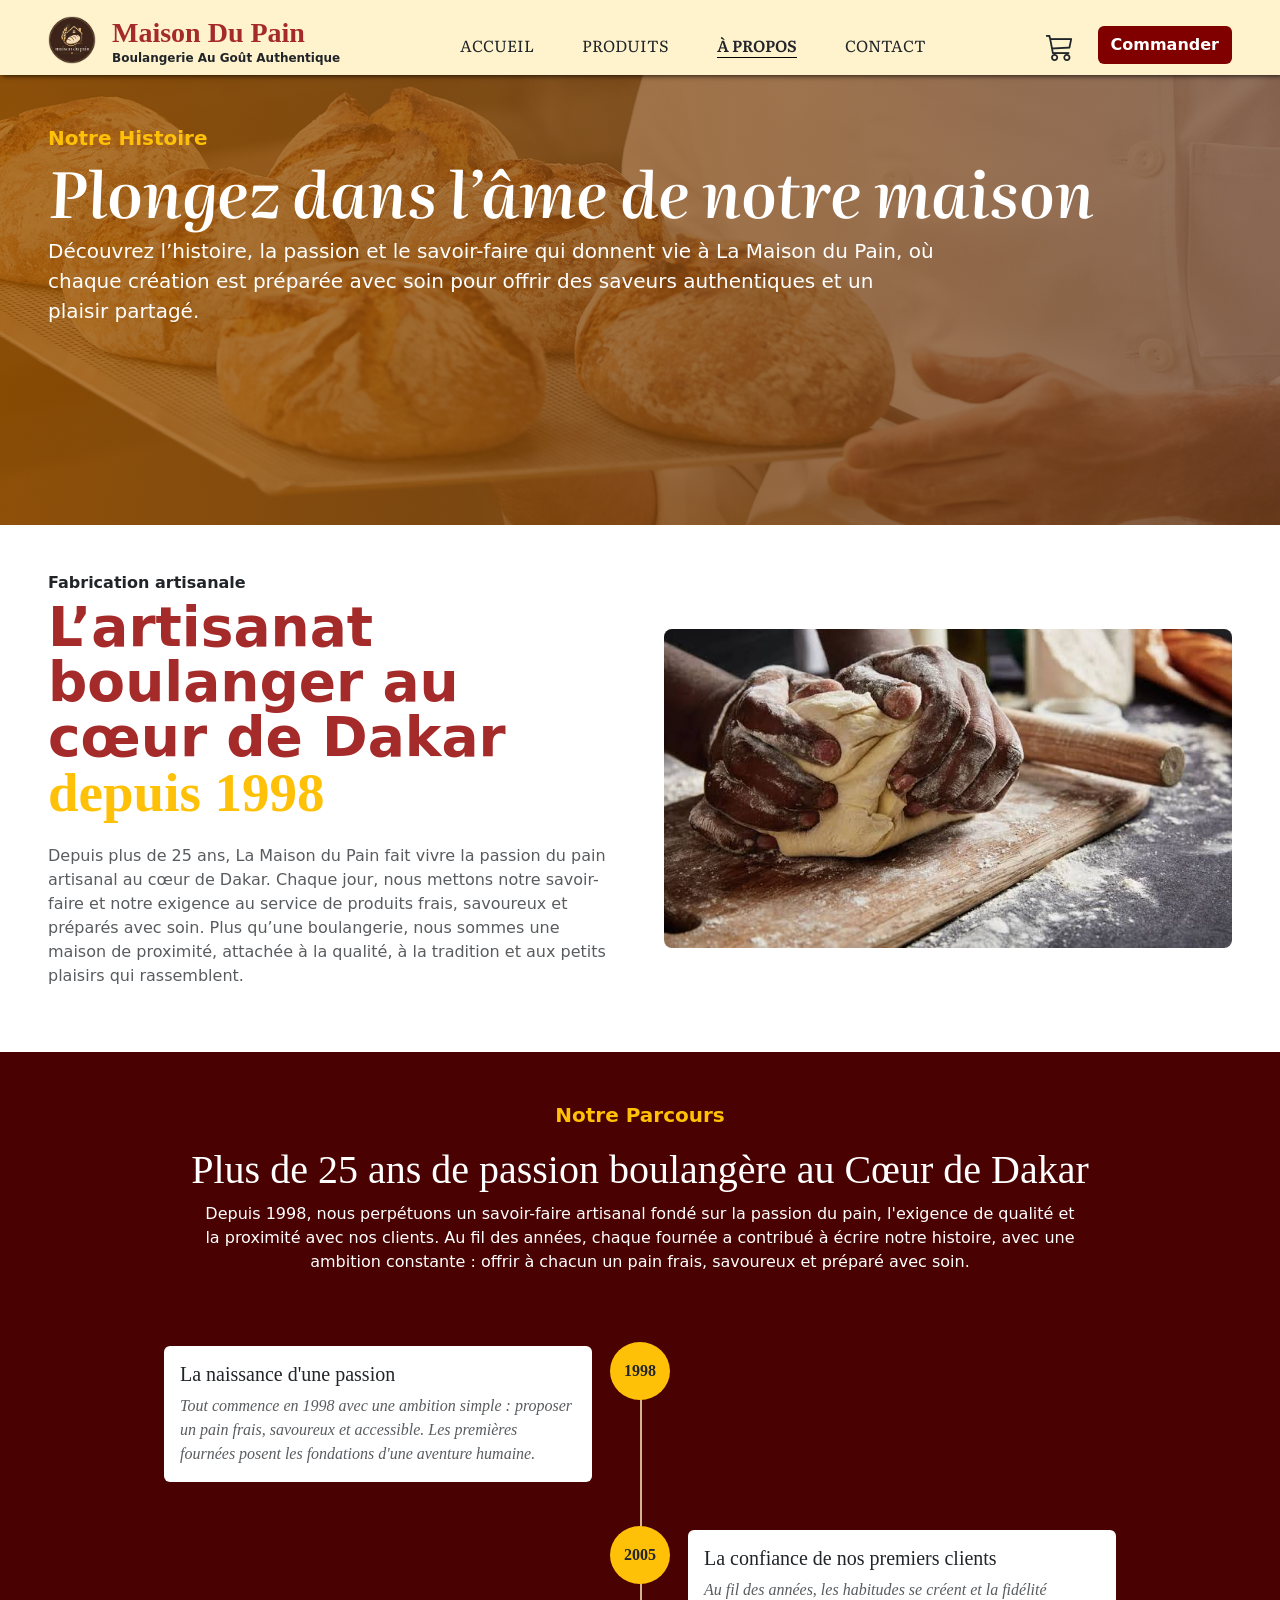
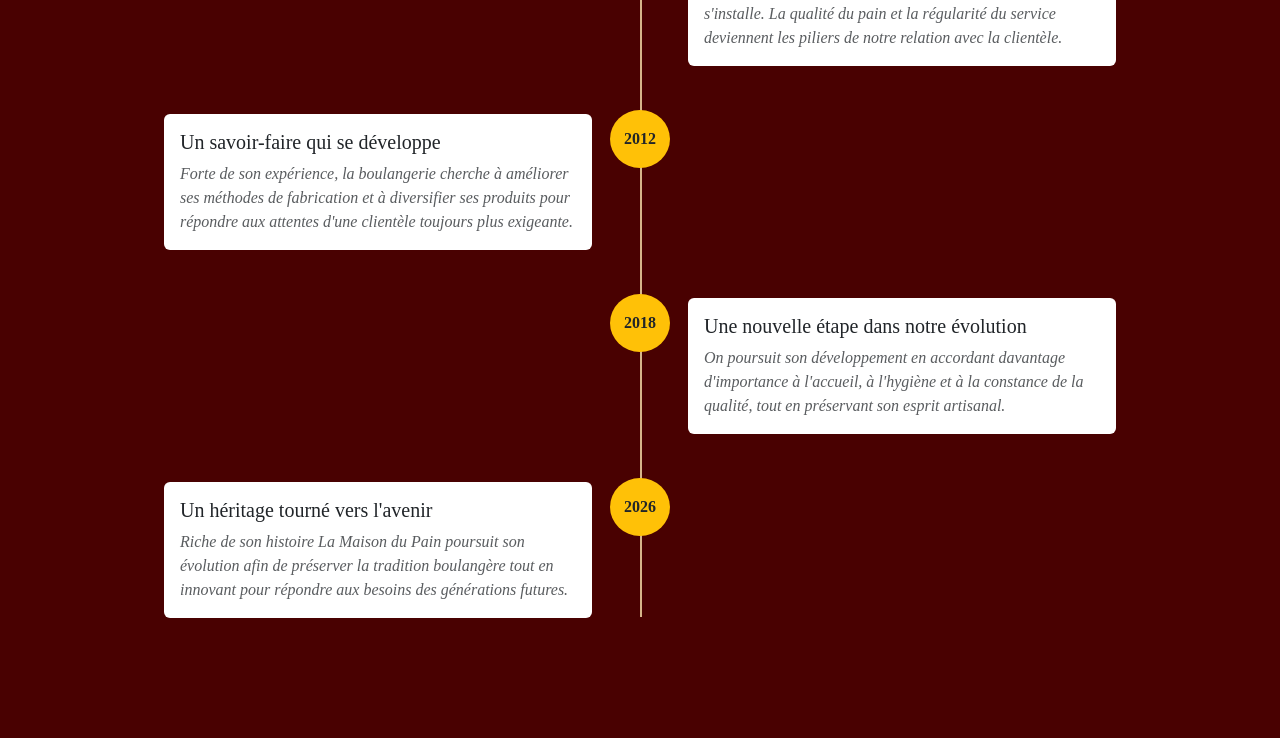
==== about.html @ cf2bc029 "amelioration de la section des etapes de l'histoire de la boulangerie" ====
<!DOCTYPE html>
<html lang="fr">
<head>
    <meta charset="UTF-8">
    <meta name="viewport" content="width=device-width, initial-scale=1.0">
    <title>Maison du Pain — À Propos</title>
    <link rel="icon" type="image/png" href="/images/logo_maison_du_pain.png">
    <link href="https://cdn.jsdelivr.net/npm/bootstrap@5.3.8/dist/css/bootstrap.min.css" rel="stylesheet" integrity="sha384-sRIl4kxILFvY47J16cr9ZwB07vP4J8+LH7qKQnuqkuIAvNWLzeN8tE5YBujZqJLB" crossorigin="anonymous">
    <link href="https://fonts.googleapis.com/css2?family=Literata:ital,opsz,wght@0,7..72,200..900;1,7..72,200..900&display=swap" rel="stylesheet">
    <link rel="stylesheet" href="https://cdn.jsdelivr.net/npm/bootstrap-icons@1.13.1/font/bootstrap-icons.min.css">
    <link rel="stylesheet" href="style.css">
</head>
<body>

    <header class="bg-warning-subtle">
        <!-- Barre de Naviguation -->
        <nav class="barnav page-container px-lg-5 px-4 d-flex justify-content-between align-items-center pt-3">
            <!-- partie du logo + nom  -->
            <a href="index.html" class="text-decoration-none text-dark">
                <div class="d-flex gap-3">
                    <img src="images/logo_maison_du_pain.png" class="logo h-50" style="width: 3rem;" alt="logo">
                    <div class="NameBrand" style="line-height: 1px;">
                        <h3 id="Nom">Maison Du Pain</h3>
                        <p class="Nom-txt fw-semibold" style="font-size: 12px;">Boulangerie Au Goût Authentique</p>
                    </div>
                </div>
            </a>
            <!-- liens de naviguation  -->
            <div class="d-none d-lg-block">
                <ul class="list-unstyled d-flex gap-5 mb-0">
                    <li class="nav-item"><a href="index.html" class="nav-link text-uppercase">Accueil</a></li>
                    <li class="nav-item"><a href="produits.html" class="nav-link text-uppercase">Produits</a></li>
                    <li class="nav-item"><a href="about.html" class="nav-link active fw-semibold text-uppercase">À Propos</a></li>
                    <li class="nav-item"><a href="contact.html" class="nav-link text-uppercase">Contact</a></li>
                </ul>
            </div>
            <!-- Menu Hamburger et iconPanier  -->
            <div class="d-flex align-items-center gap-lg-3 gap-2">
                <div class="d-flex align-items-center gap-4">
                    <a href="commande.html" class="nav-link"><i class="bi bi-cart3 fs-3"></i></a>
                    <a href="commande.html" class= "btn text-white fw-semibold d-none d-lg-block" style="background-color:maroon;">Commander</a>
                </div>
                <button class="btn d-lg-none fs-3" type="button" data-bs-toggle="collapse" data-bs-target="#menuMobile"
                    onclick="this.querySelector('i').classList.toggle('bi-x-lg'); this.querySelector('i').classList.toggle('bi-list');">
                    <i class="bi bi-list"></i>
                </button>
            </div>
        </nav>
        <!-- Liens de Naviguation au Mobile  -->
        <div class="nav-collapse collapse bg-warning-subtle d-lg-none w-100" id="menuMobile">
            <div class="py-3 px-4">
                <ul class="list-unstyled mb-3">
                    <li class="mb-2"><a href="index.html" class="nav-link fs-5 text-uppercase">Accueil</a></li>
                    <li class="mb-2"><a href="produits.html" class="nav-link fs-5 text-uppercase">Produits</a></li>
                    <li class="mb-2"><a href="about.html" class="nav-link active fw-semibold fs-5 text-uppercase">À Propos</a></li>
                    <li><a href="contact.html" class="nav-link fs-5 text-uppercase">Contact</a></li>
                </ul>
                <!-- Commander dans le menu mobile -->
                <a href="commande.html" class="btn text-white mb-0 w-100 fs-5 text-uppercase" style="background-color:maroon;">Commander</a>
            </div>
        </div>
    </header>

    <main>
        <!-- section d'introduction de la page about -->
        <section>
            <div class="bg-histoire">
                <div class="page-container p-lg-5 p-4">
                    <span class="fw-bold text-warning fs-5">Notre Histoire</span>
                    <h2 class="titre-produits text-white fw-semibold">Plongez dans l’âme de notre maison</h2>
                    <p class="description-produit text-white fs-5 w-75">Découvrez l’histoire, la passion et le savoir-faire qui donnent vie à La Maison du Pain, où chaque création est préparée avec soin pour offrir des saveurs authentiques et un plaisir partagé.</p>
                </div>
            </div>
        </section>
        <!-- Section des origines de La Maison du Pain -->
        <section>
            <div class="page-container p-lg-5 p-4">
                <div class="d-flex align-items-center flex-column flex-lg-row gap-5">
                    <div class="w-100">
                        <h6 class="fw-bold">Fabrication artisanale</h6>
                        <h3 class="titre-about">L’artisanat boulanger au cœur de Dakar <span class="fondation text-warning">depuis 1998</span></h3>
                        <p class="text-muted pt-3">Depuis plus de 25 ans, La Maison du Pain fait vivre la passion du pain artisanal au cœur de Dakar. Chaque jour, nous mettons notre savoir-faire et notre exigence au service de produits frais, savoureux et préparés avec soin. 
                        Plus qu’une boulangerie, nous sommes une maison de proximité, attachée à la qualité, à la tradition et aux petits plaisirs qui rassemblent.</p>
                    </div>
                    <div class="w-100">
                        <img src="./images/about.png" class="w-100 h-100 rounded-3" alt="savoir-faire">
                    </div>
                </div>
            </div>
        </section>
        <!-- section des etapes de l'histoire de la Boulangerie  -->
        <section class="etapes">
            <div class="page-container p-lg-5 p-4">
                <!-- titre d'introduction -->
                <div class="text-center">
                    <p class="text-warning fw-bold fs-5">Notre Parcours</p>
                    <h1 class="text-histoire text-white">Plus de 25 ans de passion boulangère au Cœur de Dakar</h1>
                    <p class="col-12 col-lg-9 m-auto text-white">Depuis 1998, nous perpétuons un savoir-faire artisanal fondé sur la passion du pain, l'exigence de qualité et la proximité avec nos clients. Au fil des années, chaque fournée a contribué à écrire notre histoire, avec une ambition constante : offrir à chacun un pain frais, savoureux et préparé avec soin.</p>
                </div>
                <!-- conteneur des grandes etapes de la boulangerie  -->
                <div class="timeline position-relative mx-auto my-5">
                    <!-- etape 1 -->
                    <div class="timeline-item position-relative d-flex align-items-center w-50 p-4">
                        <span class="number bg-warning position-absolute start-100 d-flex align-items-center justify-content-center fw-bold rounded-circle z-1">1998</span>
                        <div class="content bg-white p-3 rounded me-4">
                            <h5>La naissance d'une passion</h5>
                            <p class="text-muted mb-0 fst-italic">Tout commence en 1998 avec une ambition simple : proposer un pain frais, savoureux et accessible. Les premières fournées posent les fondations d'une aventure humaine.</p>
                        </div>
                    </div>
                    <!-- etape 2 -->
                    <div class="timeline-item position-relative d-flex align-items-center w-50 p-4 ms-auto">
                        <span class="number bg-warning position-absolute start-0 d-flex align-items-center justify-content-center fw-bold rounded-circle z-1">2005</span>
                        <div class="content bg-white p-3 rounded ms-4">
                            <h5>La confiance de nos premiers clients</h5>
                            <p class="text-muted mb-0 fst-italic">Au fil des années, les habitudes se créent et la fidélité s'installe. La qualité du pain et la régularité du service deviennent les piliers de notre relation avec la clientèle.</p>
                        </div>
                    </div>
                    <!-- etape 3 -->
                    <div class="timeline-item position-relative d-flex align-items-center w-50 p-4">
                        <span class="number bg-warning position-absolute start-100 d-flex align-items-center justify-content-center fw-bold rounded-circle z-1">2012</span>
                        <div class="content bg-white p-3 rounded me-4">
                            <h5>Un savoir-faire qui se développe</h5>
                            <p class="text-muted mb-0 fst-italic">Forte de son expérience, la boulangerie cherche à améliorer ses méthodes de fabrication et à diversifier ses produits pour répondre aux attentes d'une clientèle toujours plus exigeante.</p>
                        </div>
                    </div>
                    <!-- etape 4 -->
                    <div class="timeline-item position-relative d-flex align-items-center w-50 p-4 ms-auto">
                        <span class="number start-0 bg-warning position-absolute d-flex align-items-center justify-content-center fw-bold rounded-circle z-1">2018</span>
                        <div class="content bg-white p-3 rounded ms-4">
                            <h5>Une nouvelle étape dans notre évolution</h5>
                            <p class="text-muted mb-0 fst-italic">On poursuit son développement en accordant davantage d'importance à l'accueil, à l'hygiène et à la constance de la qualité, tout en préservant son esprit artisanal.</p>
                        </div>
                    </div>
                    <!-- etape 5 -->
                    <div class="timeline-item position-relative d-flex align-items-center w-50 p-4">
                        <span class="number bg-warning position-absolute start-100 d-flex align-items-center justify-content-center fw-bold rounded-circle z-1">2026</span>
                        <div class="content bg-white p-3 rounded me-4">
                            <h5>Un héritage tourné vers l'avenir</h5>
                            <p class="text-muted mb-0 fst-italic">Riche de son histoire La Maison du Pain poursuit son évolution afin de préserver la tradition boulangère tout en innovant pour répondre aux besoins des générations futures.</p>
                        </div>
                    </div>
                </div>
            </div>
        </section>
    </main>
    <script src="https://cdn.jsdelivr.net/npm/bootstrap@5.3.8/dist/js/bootstrap.bundle.min.js" integrity="sha384-FKyoEForCGlyvwx9Hj09JcYn3nv7wiPVlz7YYwJrWVcXK/BmnVDxM+D2scQbITxI" crossorigin="anonymous"></script>
</body>
</html>
---- style.css ----
*{
    padding: 0;
    margin: 0;
    box-sizing: border-box;
}

.page-container {
        width: 100%;
        max-width: 1320px; 
        margin-inline: auto;
        }

/* Barre de naviguation */
    #Nom{
        font-family:cursive; 
        color:brown; 
        font-weight: 700;
    }

    header{
        box-shadow: 2px 0px 6px black;
        z-index: 10;
        position: sticky;
        top: 0;
    }

    .nav-link.active{
        border-bottom: 1px solid black;
        width: fit-content;
    }

    .nav-link{
        font-family: "Literata", serif;
    }

    .nav-collapse{
        position: absolute;
        z-index: 20;
    }

/* Section d'Accueil */
    #img-hero{
        background:linear-gradient(-100deg,rgba(255, 166, 0, 0.493),rgba(0, 0, 0, 0.801)),url(images/hero-img.png) center/cover;
        background-attachment:fixed;
        min-height: 89vh;
    }

    .slogan{
        width: fit-content;
        max-width: 100%;
        text-align: center;
        padding: 2px 18px;
    }

    .titre-hero{
    font-size: 70px;
    font-family: "Goldman", sans-serif;
    font-weight: bold;
    max-width:580px;
    color: white;
    text-transform: uppercase;
    }

    #pain{
        color: gold;
        font-style: italic;
        font-size: 1em;
    }

    .description{
        max-width: 590px;
    }

    .btn-produits{
        background-color: maroon;
    }

    .btn-visiter{
        background-color: rgba(255, 255, 255, 0.144);
    }

/* section produits et services */
    .present-titre{
        font-family: "Satisfy", cursive;
        font-size: 3rem;
        font-weight: 650;
        color: brown;
    }
/* section produits favoris  */
    .card-title{
        font-family: cursive;
    }

    .price{
        font-family: "Cormorant Garamond", serif;
    }

    .fav-titre{
        font-family: "Literata", serif;
    }

    .card,.card-img-top{
        overflow: hidden;
        transition: 0.3s ease-in-out;
    }

    .card:hover{
    transform: translateY(-10px);
    box-shadow: 0px 0px 8px yellow;
    }

    .card:hover .card-img-top{
        transform:scale(1.05);
    }

    .produit-category{
        z-index: 2;
    }

/* section savoir-Faire */
    .info-savoir{
    background-color: maroon;
    width: 340px;
    margin: 323px 120px;
    }

/* section info-utiles */
    .visiter-map{
    height: 400px;
    }

    .infos-utiles{
        box-shadow: 0px 0px 5px 0px black;
    }
    
/* section footer */
    footer{
        background:linear-gradient(850deg, rgba(255, 232, 190, 0.733), rgba(128, 0, 0, 0.952)), url(images/footer.png) center/cover;
    }

    .nav-footer {
    transition: color 0.3s ease, transform 0.3s ease;
}

    .nav-footer:hover {
    color: yellow;
    transform: translateX(5px);
}

/* Page Produits */
    .bg-produits{
    background: linear-gradient(to right, rgba(158, 85, 1, 0.808),rgba(103, 57, 28, 0.70)), url(images/bg-catalogue.png) center/cover;
    min-height: 50vh;
}

    .titre-produits, .titre-carte{
    font-size: 63px;
    font-family: "Literata", serif;
    font-style: italic;
}

    .titre-fin{
    font-family: "Satisfy", cursive;
}

    .titre-categorie{
    display: flex;
    align-items: center;
    gap: 10px;
    font-size: 35px;
    font-family: "Satisfy", cursive;
}

    .titre-categorie::before,.titre-categorie::after{
    content: "";
    height: 1px;
    flex: 1;
    background: #080808;
}

/* section d'introduction de la page about */
    .bg-histoire{
    background:linear-gradient(to right, rgba(158, 85, 1, 0.808),rgba(103, 57, 28, 0.70)), url(images/bg-about.png) center/cover;
    min-height: 50vh;
}

    .fondation{
    font-family:Georgia, 'Times New Roman', Times, serif;
}

    .titre-about{
        color: brown;
        font-weight: bold;
        font-size: 55px;
        line-height: 1;
}

    .text-histoire{
    font-family:Georgia, 'Times New Roman', Times, serif;
    }

    .timeline{
        max-width: 1000px;
}

    .timeline::before{
        content: "";
        position: absolute;
        top: 22px;
        bottom: 25px;
        left: 50%;
        width: 2px;
        background: #D6B58A;
}

    .content h5{
        font-family:Georgia, 'Times New Roman', Times, serif;
}

    .content p{
        font-family:'Times New Roman', Times, serif;
}

    .number{
        top: 20px;
        transform: translateX(-50%);
        background: #8B5E3C;
        min-width: 60px;
        height: 58px;
        font-family:Georgia, 'Times New Roman', Times, serif;
}

    .etapes{
        background:rgb(73, 1, 1);
    }

/* AUX MOBILES */
@media (max-width: 576px){

/* barre de naviguation - all pages */
    .barnav{
        padding: 8px 10px 0px 20px !important;
    }

    #img-hero{
        min-height: 75vh;
        background-position: 80% bottom;
    }

    #Nom{
        font-size: 25px !important;
    }

    .Nom-txt{
        font-size: 10px !important;
    }

    .titre-hero{
        max-width: 300px;
        font-size: 2.3rem;
    }

    .slogan{
        font-size: 0.8rem;
    }

    .description{
        font-size: 1.2rem !important;
        max-width: 330px;
    }

    .hero-btn{
        flex-direction: column;
    }

/* section produits et services - page index */
    .atouts .atout{
        width: 100%;
    }

/* section info-utiles - page index */
    .visiter-map {
    height: 240px;
    }

/* Section footer - all pages */
    footer{
    background-position: center top;
    }

/* section de presentation des produits -page produits */
    .titre-produits{
    font-size: 55px;
    }

    .titre-carte{
        font-size: 30px;
    }

    .description-produit{
        font-size: 15px !important;
        width: 100% !important;
    }

/* section des origines de la boulangerie - page about */
    .titre-about{
        font-size: 45px;
    }
/* section des etapes de l'histoire de boulagerie - page about */
    .timeline{
        width: 100% !important;
        margin: 0 25px !important;
        margin-top: 25px !important;
}

    .timeline::before {
        left: 5px !important;
    }

    .timeline-item{
        width: 100% !important;
        margin-left: 0 !important;
        padding: 1.8rem !important;
    }

    .number{
        left: 5px !important;
    }

.timeline-item .content {
        margin: 0 0 0 20px !important;
    }

}

/* AUX PETITS ECRANS */
@media (max-width: 360px){

/* Barre de naviguation - all pages */
    .barnav{
        padding: 8px 10px 0px 10px !important;
    }

    .NameBrand{
        padding-top: 5px;
    }

    #Nom{
        font-size: 18px !important;
    }

    .Nom-txt{
        font-size: 8px !important;
    }

    #img-hero{
        background-position: 65% bottom;
        min-height: 75vh;
    }

    .titre-hero{
        max-width: 200px;
        font-size: 1.5rem;
    }

    .slogan{
        font-size: 0.6rem;
        padding:0px 7px;
    }

    .description{
        font-size: 0.8rem !important;
        max-width: 100%;
    }

    .hero-btn{
        flex-direction: column;
    }

    .hero-btn .btn{
        font-size: 18px !important;
    }

    .logo{
        height: 42px !important;
        padding: 8px 0px 0px 10px !important;
    }
/* section produits et services */
    .present-titre{
        font-size: 34px !important;
    }

    .text-present{
        font-size: 15px !important;
    }

/* section produits favoris  */
    .fav-titre{
        font-size: 22px !important;
    }

/* section info-utiles */
    .visiter-map {
    height: 190px;
    }
/* page produits */
    .titre-produits{
    font-size: 40px;
    }

    .titre-carte{
        font-size: 20px;
    }

    .titre-about{
        font-size: 35px;
    }
}
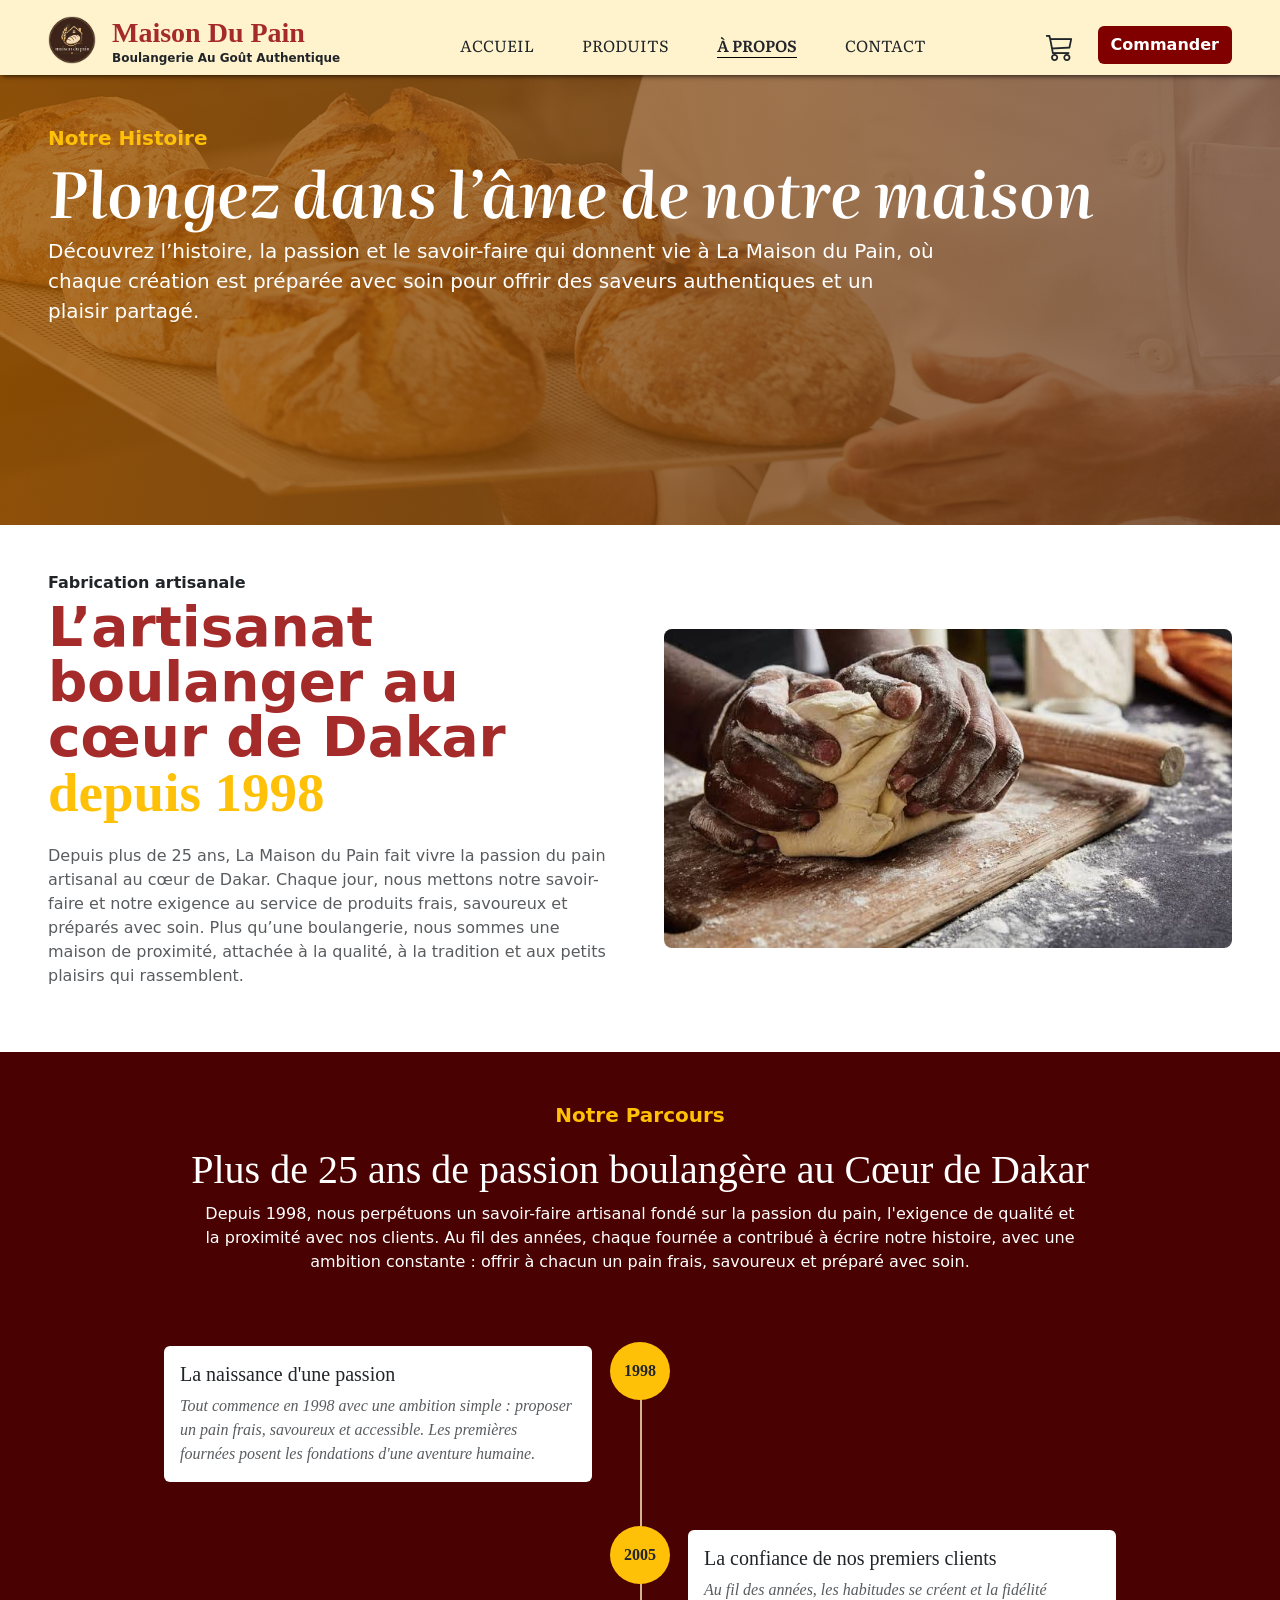
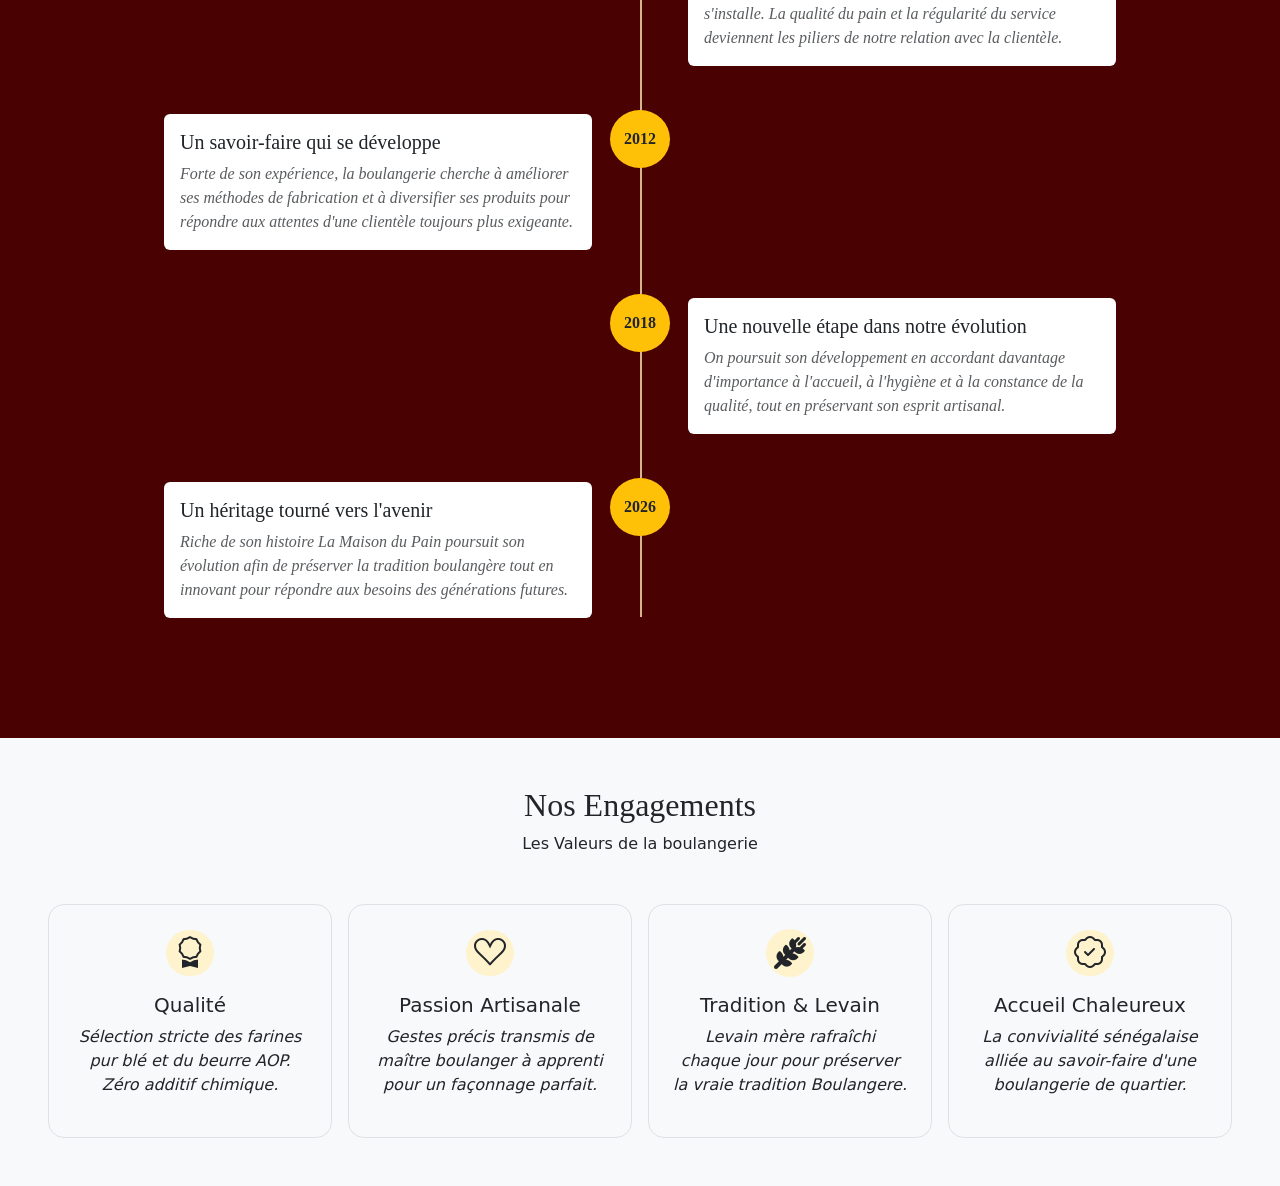
==== commit 67f1637b: "section des valeurs de la Boulangerie" ====
--- a/about.html
+++ b/about.html
@@ -8,6 +8,7 @@
     <link href="https://cdn.jsdelivr.net/npm/bootstrap@5.3.8/dist/css/bootstrap.min.css" rel="stylesheet" integrity="sha384-sRIl4kxILFvY47J16cr9ZwB07vP4J8+LH7qKQnuqkuIAvNWLzeN8tE5YBujZqJLB" crossorigin="anonymous">
     <link href="https://fonts.googleapis.com/css2?family=Literata:ital,opsz,wght@0,7..72,200..900;1,7..72,200..900&display=swap" rel="stylesheet">
     <link rel="stylesheet" href="https://cdn.jsdelivr.net/npm/bootstrap-icons@1.13.1/font/bootstrap-icons.min.css">
+    <link rel="stylesheet" href="https://cdnjs.cloudflare.com/ajax/libs/font-awesome/6.7.2/css/all.min.css">
     <link rel="stylesheet" href="style.css">
 </head>
 <body>
@@ -67,7 +68,7 @@
             <div class="bg-histoire">
                 <div class="page-container p-lg-5 p-4">
                     <span class="fw-bold text-warning fs-5">Notre Histoire</span>
-                    <h2 class="titre-produits text-white fw-semibold">Plongez dans l’âme de notre maison</h2>
+                    <h2 class="titre-page text-white fw-semibold">Plongez dans l’âme de notre maison</h2>
                     <p class="description-produit text-white fs-5 w-75">Découvrez l’histoire, la passion et le savoir-faire qui donnent vie à La Maison du Pain, où chaque création est préparée avec soin pour offrir des saveurs authentiques et un plaisir partagé.</p>
                 </div>
             </div>
@@ -78,7 +79,7 @@
                 <div class="d-flex align-items-center flex-column flex-lg-row gap-5">
                     <div class="w-100">
                         <h6 class="fw-bold">Fabrication artisanale</h6>
-                        <h3 class="titre-about">L’artisanat boulanger au cœur de Dakar <span class="fondation text-warning">depuis 1998</span></h3>
+                        <h3 class="titre-origine">L’artisanat boulanger au cœur de Dakar <span class="fondation text-warning">depuis 1998</span></h3>
                         <p class="text-muted pt-3">Depuis plus de 25 ans, La Maison du Pain fait vivre la passion du pain artisanal au cœur de Dakar. Chaque jour, nous mettons notre savoir-faire et notre exigence au service de produits frais, savoureux et préparés avec soin. 
                         Plus qu’une boulangerie, nous sommes une maison de proximité, attachée à la qualité, à la tradition et aux petits plaisirs qui rassemblent.</p>
                     </div>
@@ -88,7 +89,7 @@
                 </div>
             </div>
         </section>
-        <!-- section des etapes de l'histoire de la Boulangerie  -->
+        <!-- section des etapes de l'histoire de la Boulangerie -->
         <section class="etapes">
             <div class="page-container p-lg-5 p-4">
                 <!-- titre d'introduction -->
@@ -142,6 +143,47 @@
                 </div>
             </div>
         </section>
+        <!-- section des etapes de l'histoire de la Boulangerie -->
+        <section class="bg-light">
+
+            <div class="page-container p-lg-5 p-4 ">
+                <div class="text-center mb-5">
+                    <h2 class="text-histoire">Nos Engagements</h2>
+                    <p>Les Valeurs de la boulangerie</p>
+                </div>
+
+                <div class="row g-3">
+                    <div class="col-12 col-lg-3">
+                        <div class="text-center border rounded-4 p-4">
+                            <i class="bi bi-award fs-2 bg-warning-subtle rounded-5 px-2 py-1"></i>
+                            <h5 class="mt-3">Qualité</h5>
+                            <p class="fst-italic">Sélection stricte des farines pur blé et du beurre AOP. Zéro additif chimique.</p>
+                        </div>
+                    </div>
+                    <div class="col-12 col-lg-3">
+                        <div class="text-center border rounded-4 p-4">
+                            <i class="bi bi-suit-heart fs-2 bg-warning-subtle rounded-5 px-2 py-1"></i>
+                            <h5 class="mt-3">Passion Artisanale</h5>
+                            <p class="fst-italic">Gestes précis transmis de maître boulanger à apprenti pour un façonnage parfait.</p>
+                        </div>
+                    </div>
+                    <div class="col-12 col-lg-3">
+                        <div class="text-center border rounded-4 p-4">
+                            <i class="fa-solid fa-wheat-awn fs-2 bg-warning-subtle rounded-5 px-2 py-2"></i>
+                            <h5 class="mt-3">Tradition & Levain</h5>
+                            <p class="fst-italic">Levain mère rafraîchi chaque jour pour préserver la vraie tradition Boulangere.</p>
+                        </div>
+                    </div>
+                    <div class="col-12 col-lg-3">
+                        <div class="text-center border rounded-4 p-4">
+                            <i class="bi bi-patch-check fs-2 bg-warning-subtle rounded-5 px-2 py-1"></i>
+                            <h5 class="mt-3">Accueil Chaleureux</h5>
+                            <p class="fst-italic">La convivialité sénégalaise alliée au savoir-faire d'une boulangerie de quartier.</p>
+                        </div>
+                    </div>
+                </div>
+            </div>
+        </section>
     </main>
     <script src="https://cdn.jsdelivr.net/npm/bootstrap@5.3.8/dist/js/bootstrap.bundle.min.js" integrity="sha384-FKyoEForCGlyvwx9Hj09JcYn3nv7wiPVlz7YYwJrWVcXK/BmnVDxM+D2scQbITxI" crossorigin="anonymous"></script>
 </body>
--- a/style.css
+++ b/style.css
@@ -5,12 +5,12 @@
 }
 
 .page-container {
-        width: 100%;
-        max-width: 1320px; 
-        margin-inline: auto;
-        }
-
-/* Barre de naviguation */
+    width: 100%;
+    max-width: 1320px; 
+    margin-inline: auto;
+}
+
+/* Barre de naviguation - All Pages */
     #Nom{
         font-family:cursive; 
         color:brown; 
@@ -38,7 +38,7 @@
         z-index: 20;
     }
 
-/* Section d'Accueil */
+/* Section d'Accueil - page index */
     #img-hero{
         background:linear-gradient(-100deg,rgba(255, 166, 0, 0.493),rgba(0, 0, 0, 0.801)),url(images/hero-img.png) center/cover;
         background-attachment:fixed;
@@ -79,14 +79,15 @@
         background-color: rgba(255, 255, 255, 0.144);
     }
 
-/* section produits et services */
+/* section produits et services - page index */
     .present-titre{
         font-family: "Satisfy", cursive;
         font-size: 3rem;
         font-weight: 650;
         color: brown;
     }
-/* section produits favoris  */
+
+/* section produits favoris - page index */
     .card-title{
         font-family: cursive;
     }
@@ -105,8 +106,8 @@
     }
 
     .card:hover{
-    transform: translateY(-10px);
-    box-shadow: 0px 0px 8px yellow;
+        transform: translateY(-10px);
+        box-shadow: 0px 0px 8px yellow;
     }
 
     .card:hover .card-img-top{
@@ -117,83 +118,75 @@
         z-index: 2;
     }
 
-/* section savoir-Faire */
+/* section savoir-Faire - page index */
     .info-savoir{
-    background-color: maroon;
-    width: 340px;
-    margin: 323px 120px;
-    }
-
-/* section info-utiles */
+        background-color: maroon;
+        width: 340px;
+        margin: 323px 120px;
+    }
+
+/* section info-utiles - page index */
     .visiter-map{
-    height: 400px;
+        height: 400px;
     }
 
     .infos-utiles{
         box-shadow: 0px 0px 5px 0px black;
     }
     
-/* section footer */
-    footer{
-        background:linear-gradient(850deg, rgba(255, 232, 190, 0.733), rgba(128, 0, 0, 0.952)), url(images/footer.png) center/cover;
-    }
-
-    .nav-footer {
-    transition: color 0.3s ease, transform 0.3s ease;
-}
-
-    .nav-footer:hover {
-    color: yellow;
-    transform: translateX(5px);
-}
-
-/* Page Produits */
+/* section introduction - page produits */
     .bg-produits{
-    background: linear-gradient(to right, rgba(158, 85, 1, 0.808),rgba(103, 57, 28, 0.70)), url(images/bg-catalogue.png) center/cover;
-    min-height: 50vh;
-}
-
-    .titre-produits, .titre-carte{
-    font-size: 63px;
-    font-family: "Literata", serif;
-    font-style: italic;
-}
+        background: linear-gradient(to right, rgba(158, 85, 1, 0.808),rgba(103, 57, 28, 0.70)), url(images/bg-catalogue.png) center/cover;
+        min-height: 50vh;
+    }
+
+/* Section de Presentation des Produits - page produits */
+    .titre-page, .titre-carte{
+        font-size: 63px;
+        font-family: "Literata", serif;
+        font-style: italic;
+    }
 
     .titre-fin{
-    font-family: "Satisfy", cursive;
-}
+        font-family: "Satisfy", cursive;
+    }
 
     .titre-categorie{
-    display: flex;
-    align-items: center;
-    gap: 10px;
-    font-size: 35px;
-    font-family: "Satisfy", cursive;
-}
+        display: flex;
+        align-items: center;
+        gap: 10px;
+        font-size: 35px;
+        font-family: "Satisfy", cursive;
+    }
 
     .titre-categorie::before,.titre-categorie::after{
-    content: "";
-    height: 1px;
-    flex: 1;
-    background: #080808;
-}
-
-/* section d'introduction de la page about */
+        content: "";
+        height: 1px;
+        flex: 1;
+        background: #080808;
+    }
+
+/* section d'introduction - page about */
     .bg-histoire{
-    background:linear-gradient(to right, rgba(158, 85, 1, 0.808),rgba(103, 57, 28, 0.70)), url(images/bg-about.png) center/cover;
-    min-height: 50vh;
-}
-
+        background:linear-gradient(to right, rgba(158, 85, 1, 0.808),rgba(103, 57, 28, 0.70)), url(images/bg-about.png) center/cover;
+        min-height: 50vh;
+    }
+
+/* Section des origines de la boulangerie - page about */
     .fondation{
-    font-family:Georgia, 'Times New Roman', Times, serif;
-}
-
-    .titre-about{
+        font-family:Georgia, 'Times New Roman', Times, serif;
+    }
+
+/* Section des etapes de l'histoire de la boulangerie - page about */
+    .etapes{
+        background:rgb(73, 1, 1);
+    }
+    .titre-origine{
         color: brown;
         font-weight: bold;
         font-size: 55px;
         line-height: 1;
-}
+    }
 
     .text-histoire{
     font-family:Georgia, 'Times New Roman', Times, serif;
@@ -201,7 +194,7 @@
 
     .timeline{
         max-width: 1000px;
-}
+    }
 
     .timeline::before{
         content: "";
@@ -211,15 +204,7 @@
         left: 50%;
         width: 2px;
         background: #D6B58A;
-}
-
-    .content h5{
-        font-family:Georgia, 'Times New Roman', Times, serif;
-}
-
-    .content p{
-        font-family:'Times New Roman', Times, serif;
-}
+    }
 
     .number{
         top: 20px;
@@ -228,10 +213,28 @@
         min-width: 60px;
         height: 58px;
         font-family:Georgia, 'Times New Roman', Times, serif;
-}
-
-    .etapes{
-        background:rgb(73, 1, 1);
+    }
+
+    .content h5{
+        font-family:Georgia, 'Times New Roman', Times, serif;
+    }
+
+    .content p{
+        font-family:'Times New Roman', Times, serif;
+    }
+
+    /* section footer - All Page */
+    footer{
+        background:linear-gradient(850deg, rgba(255, 232, 190, 0.733), rgba(128, 0, 0, 0.952)), url(images/footer.png) center/cover;
+    }
+
+    .nav-footer {
+        transition: color 0.3s ease, transform 0.3s ease;
+    }
+
+    .nav-footer:hover {
+        color: yellow;
+        transform: translateX(5px);
     }
 
 /* AUX MOBILES */
@@ -242,19 +245,20 @@
         padding: 8px 10px 0px 20px !important;
     }
 
+    #Nom{
+        font-size: 25px !important;
+    }
+
+    .Nom-txt{
+        font-size: 10px !important;
+    }
+
+/* Section d'Accueil - page index */
     #img-hero{
         min-height: 75vh;
         background-position: 80% bottom;
     }
 
-    #Nom{
-        font-size: 25px !important;
-    }
-
-    .Nom-txt{
-        font-size: 10px !important;
-    }
-
     .titre-hero{
         max-width: 300px;
         font-size: 2.3rem;
@@ -279,22 +283,13 @@
     }
 
 /* section info-utiles - page index */
-    .visiter-map {
-    height: 240px;
-    }
-
-/* Section footer - all pages */
-    footer{
-    background-position: center top;
-    }
-
-/* section de presentation des produits -page produits */
-    .titre-produits{
+    .visiter-map{
+        height: 240px;
+    }
+
+/* section introduction - page produits */
+    .titre-page{
     font-size: 55px;
-    }
-
-    .titre-carte{
-        font-size: 30px;
     }
 
     .description-produit{
@@ -302,18 +297,24 @@
         width: 100% !important;
     }
 
+/* section de presentation des produits - page produits */
+    .titre-carte{
+        font-size: 30px;
+    }
+
 /* section des origines de la boulangerie - page about */
-    .titre-about{
+    .titre-origine{
         font-size: 45px;
     }
+
 /* section des etapes de l'histoire de boulagerie - page about */
     .timeline{
         width: 100% !important;
         margin: 0 25px !important;
         margin-top: 25px !important;
-}
-
-    .timeline::before {
+    }
+
+    .timeline::before{
         left: 5px !important;
     }
 
@@ -327,8 +328,14 @@
         left: 5px !important;
     }
 
-.timeline-item .content {
+    .timeline-item .content {
         margin: 0 0 0 20px !important;
+    }
+
+
+/* Section footer - all pages */
+    footer{
+        background-position: center top;
     }
 
 }
@@ -353,6 +360,12 @@
         font-size: 8px !important;
     }
 
+    .logo{
+        height: 42px !important;
+        padding: 8px 0px 0px 10px !important;
+    }
+
+/* Section d'Accueil - page index */
     #img-hero{
         background-position: 65% bottom;
         min-height: 75vh;
@@ -381,11 +394,7 @@
         font-size: 18px !important;
     }
 
-    .logo{
-        height: 42px !important;
-        padding: 8px 0px 0px 10px !important;
-    }
-/* section produits et services */
+/* section produits et services - page index */
     .present-titre{
         font-size: 34px !important;
     }
@@ -394,25 +403,28 @@
         font-size: 15px !important;
     }
 
-/* section produits favoris  */
+/* section produits favoris - page index  */
     .fav-titre{
         font-size: 22px !important;
     }
 
-/* section info-utiles */
-    .visiter-map {
-    height: 190px;
-    }
-/* page produits */
-    .titre-produits{
-    font-size: 40px;
-    }
-
+/* section info-utiles - page index */
+    .visiter-map{
+        height: 190px;
+    }
+
+/* section introduction - page produits*/
+    .titre-page{
+        font-size: 40px;
+    }
+
+/* section de presentation des produits - page produits */
     .titre-carte{
         font-size: 20px;
     }
 
-    .titre-about{
+/* section des origines de la boulangerie - page about */
+    .titre-origine{
         font-size: 35px;
     }
 }
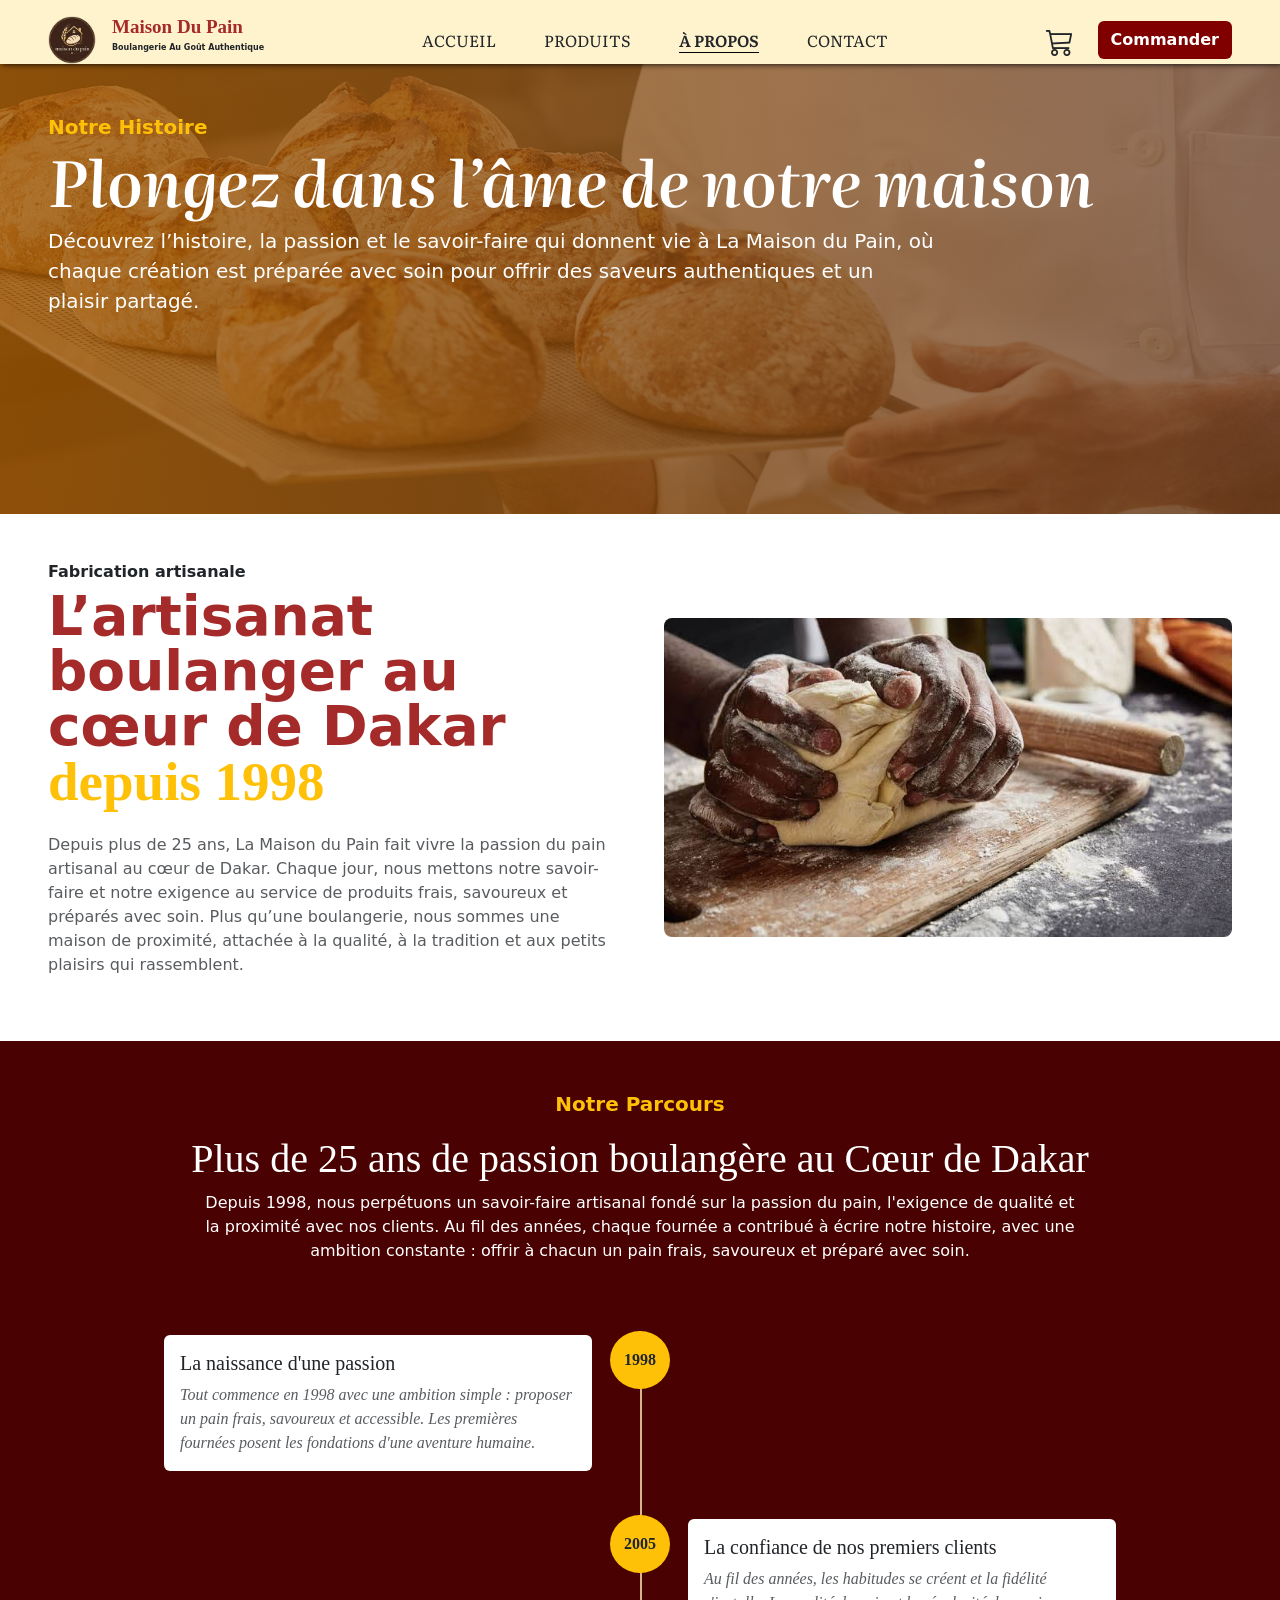
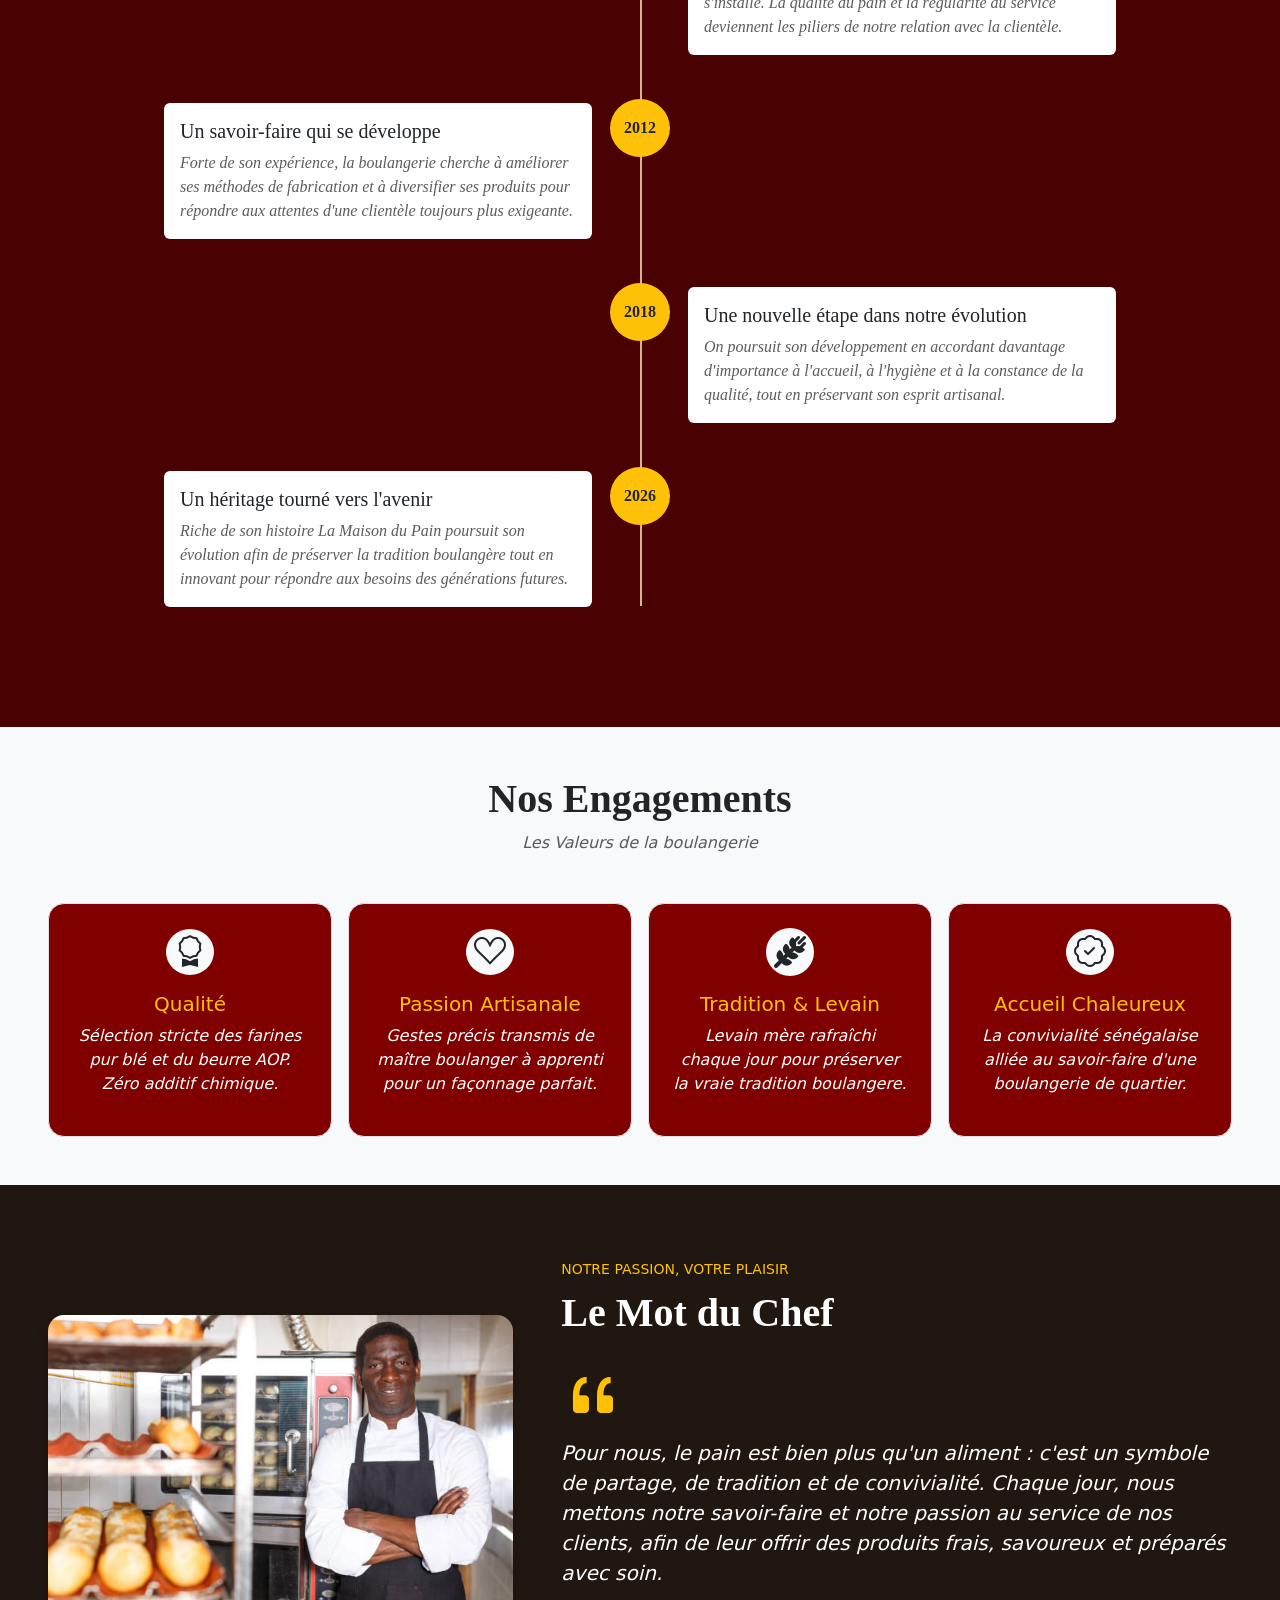
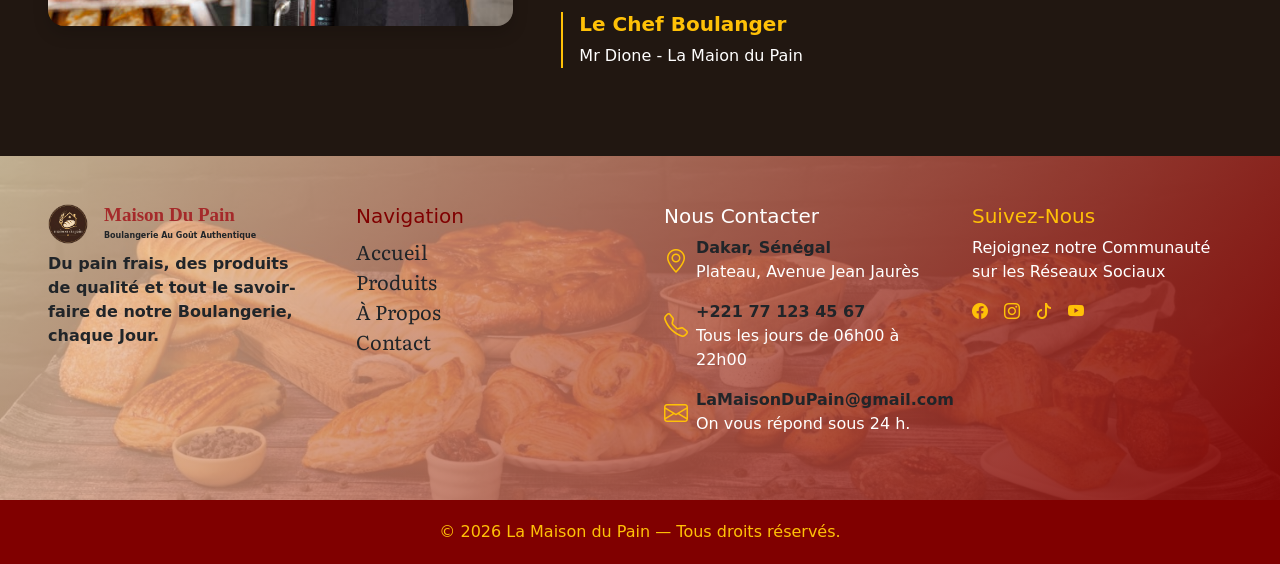
==== commit 4b819b30: "creation de la section mot du chef et finalisation de la page about" ====
--- a/about.html
+++ b/about.html
@@ -80,7 +80,8 @@
                     <div class="w-100">
                         <h6 class="fw-bold">Fabrication artisanale</h6>
                         <h3 class="titre-origine">L’artisanat boulanger au cœur de Dakar <span class="fondation text-warning">depuis 1998</span></h3>
-                        <p class="text-muted pt-3">Depuis plus de 25 ans, La Maison du Pain fait vivre la passion du pain artisanal au cœur de Dakar. Chaque jour, nous mettons notre savoir-faire et notre exigence au service de produits frais, savoureux et préparés avec soin. 
+                        <p class="text-muted pt-3">Depuis plus de 25 ans, La Maison du Pain fait vivre la passion du pain artisanal au cœur de Dakar. 
+                            Chaque jour, nous mettons notre savoir-faire et notre exigence au service de produits frais, savoureux et préparés avec soin. 
                         Plus qu’une boulangerie, nous sommes une maison de proximité, attachée à la qualité, à la tradition et aux petits plaisirs qui rassemblent.</p>
                     </div>
                     <div class="w-100">
@@ -95,8 +96,9 @@
                 <!-- titre d'introduction -->
                 <div class="text-center">
                     <p class="text-warning fw-bold fs-5">Notre Parcours</p>
-                    <h1 class="text-histoire text-white">Plus de 25 ans de passion boulangère au Cœur de Dakar</h1>
-                    <p class="col-12 col-lg-9 m-auto text-white">Depuis 1998, nous perpétuons un savoir-faire artisanal fondé sur la passion du pain, l'exigence de qualité et la proximité avec nos clients. Au fil des années, chaque fournée a contribué à écrire notre histoire, avec une ambition constante : offrir à chacun un pain frais, savoureux et préparé avec soin.</p>
+                    <h1 class="sous-titre text-white">Plus de 25 ans de passion boulangère au Cœur de Dakar</h1>
+                    <p class="col-12 col-lg-9 m-auto text-white">Depuis 1998, nous perpétuons un savoir-faire artisanal fondé sur la passion du pain, l'exigence de qualité et la proximité avec nos clients. 
+                        Au fil des années, chaque fournée a contribué à écrire notre histoire, avec une ambition constante : offrir à chacun un pain frais, savoureux et préparé avec soin.</p>
                 </div>
                 <!-- conteneur des grandes etapes de la boulangerie  -->
                 <div class="timeline position-relative mx-auto my-5">
@@ -145,46 +147,151 @@
         </section>
         <!-- section des etapes de l'histoire de la Boulangerie -->
         <section class="bg-light">
-
             <div class="page-container p-lg-5 p-4 ">
+                <!-- En-tête de section -->
                 <div class="text-center mb-5">
-                    <h2 class="text-histoire">Nos Engagements</h2>
-                    <p>Les Valeurs de la boulangerie</p>
-                </div>
-
+                    <h2 class="sous-titre fw-bold fs-1">Nos Engagements</h2>
+                    <p class="text-muted fst-italic">Les Valeurs de la boulangerie</p>
+                </div>
+                <!-- Cartes des engagements -->
                 <div class="row g-3">
-                    <div class="col-12 col-lg-3">
-                        <div class="text-center border rounded-4 p-4">
-                            <i class="bi bi-award fs-2 bg-warning-subtle rounded-5 px-2 py-1"></i>
-                            <h5 class="mt-3">Qualité</h5>
-                            <p class="fst-italic">Sélection stricte des farines pur blé et du beurre AOP. Zéro additif chimique.</p>
-                        </div>
-                    </div>
-                    <div class="col-12 col-lg-3">
-                        <div class="text-center border rounded-4 p-4">
-                            <i class="bi bi-suit-heart fs-2 bg-warning-subtle rounded-5 px-2 py-1"></i>
-                            <h5 class="mt-3">Passion Artisanale</h5>
-                            <p class="fst-italic">Gestes précis transmis de maître boulanger à apprenti pour un façonnage parfait.</p>
-                        </div>
-                    </div>
-                    <div class="col-12 col-lg-3">
-                        <div class="text-center border rounded-4 p-4">
-                            <i class="fa-solid fa-wheat-awn fs-2 bg-warning-subtle rounded-5 px-2 py-2"></i>
-                            <h5 class="mt-3">Tradition & Levain</h5>
-                            <p class="fst-italic">Levain mère rafraîchi chaque jour pour préserver la vraie tradition Boulangere.</p>
-                        </div>
-                    </div>
-                    <div class="col-12 col-lg-3">
-                        <div class="text-center border rounded-4 p-4">
-                            <i class="bi bi-patch-check fs-2 bg-warning-subtle rounded-5 px-2 py-1"></i>
-                            <h5 class="mt-3">Accueil Chaleureux</h5>
-                            <p class="fst-italic">La convivialité sénégalaise alliée au savoir-faire d'une boulangerie de quartier.</p>
+                    <!-- Qualité -->
+                    <div class="col-12 col-sm-6 col-lg-3">
+                        <div class="text-center border rounded-4 p-4 h-100" style="background-color: maroon;">
+                            <i class="bi bi-award fs-2 bg-light rounded-circle px-2 py-1"></i>
+                            <h5 class="mt-3 text-warning">Qualité</h5>
+                            <p class="fst-italic text-white">Sélection stricte des farines pur blé et du beurre AOP. Zéro additif chimique.</p>
+                        </div>
+                    </div>
+                    <!-- Passion Artisanale -->
+                    <div class="col-12 col-sm-6 col-lg-3">
+                        <div class="text-center border rounded-4 p-4 h-100" style="background-color: maroon;">
+                            <i class="bi bi-suit-heart fs-2 bg-light rounded-circle px-2 py-1"></i>
+                            <h5 class="mt-3 text-warning">Passion Artisanale</h5>
+                            <p class="fst-italic text-white">Gestes précis transmis de maître boulanger à apprenti pour un façonnage parfait.</p>
+                        </div>
+                    </div>
+                    <!-- Tradition & Levain -->
+                    <div class="col-12 col-sm-6 col-lg-3">
+                        <div class="text-center border rounded-4 p-4 h-100" style="background-color:maroon;">
+                            <i class="fa-solid fa-wheat-awn fs-2 bg-light rounded-circle px-2 py-2"></i>
+                            <h5 class="mt-3 text-warning">Tradition & Levain</h5>
+                            <p class="fst-italic text-white">Levain mère rafraîchi chaque jour pour préserver la vraie tradition boulangere.</p>
+                        </div>
+                    </div>
+                    <!-- Accueil Chaleureux -->
+                    <div class="col-12 col-sm-6 col-lg-3">
+                        <div class="text-center border rounded-4 p-4 h-100" style="background-color: maroon;">
+                            <i class="bi bi-patch-check fs-2 bg-light rounded-circle px-2 py-1"></i>
+                            <h5 class="mt-3 text-warning">Accueil Chaleureux</h5>
+                            <p class="fst-italic text-white">La convivialité sénégalaise alliée au savoir-faire d'une boulangerie de quartier.</p>
+                        </div>
+                    </div>
+                </div>
+            </div>
+        </section>
+        <!-- Section : Le mot du chef -->
+        <section class="py-4" style="background-color: #211711;">
+            <div class="page-container p-lg-5 p-4">
+                <!-- conteneur de l'image et la parole du chef -->
+                <div class="row align-items-center g-5">
+                    <!-- Photo du chef -->
+                    <div class="col-12 col-lg-5 text-center">
+                        <img src="images/chef-boulager.jpg" alt="Le chef boulanger de La Maison du Pain" class="img-fluid w-100 rounded-4 shadow">
+                    </div>
+                    <!-- Paroles du chef -->
+                    <div class="col-12 col-lg-7">
+                        <span class="text-uppercase text-warning small">Notre passion, votre plaisir</span>
+                        <h2 class="mot-chef fw-bold display-6 mt-2 mb-4 text-white">Le Mot du Chef</h2>
+                        <i class="bi bi-quote display-3 text-warning"></i>
+                        <blockquote class="fs-5 fst-italic text-white">
+                            Pour nous, le pain est bien plus qu'un aliment : c'est un symbole de partage, de tradition et de convivialité. 
+                            Chaque jour, nous mettons notre savoir-faire et notre passion au service de nos clients, afin de leur offrir des produits frais, savoureux et préparés avec soin.
+                        </blockquote>
+                        <!-- titre -->
+                        <div class="border-start border-warning border-2 ps-3 mt-4">
+                            <h5 class="fw-bold text-warning">Le Chef Boulanger</h5>
+                            <p class="text-white">Mr Dione - La Maion du Pain</p>
                         </div>
                     </div>
                 </div>
             </div>
         </section>
     </main>
+
+    <footer>
+        <div class="page-container p-lg-5 p-4">
+            <!-- conteneur du Pied de page -->
+            <div class="row g-5">
+                <!-- Bloc identité de la Boulangerie -->
+                <div class="col-12 col-lg-3">
+                    <a href="index.html" class="text-decoration-none text-dark">
+                        <div class="d-flex gap-3">
+                            <img src="images/logo_maison_du_pain.png" class="logo h-50" style="width: 2.5rem;" alt="logo">
+                            <div class="NameBrand" style="line-height: 1px;">
+                                <h4 id="Nom">Maison Du Pain</h4>
+                                <p class="Nom-txt fw-bold" style="font-size: 10px;">Boulangerie Au Goût Authentique</p>
+                            </div>
+                        </div>
+                    </a>
+                    <p class="fw-semibold">Du pain frais, des produits de qualité et tout le savoir-faire de notre Boulangerie, chaque Jour.</p>
+                </div>
+                <!-- Bloc Liens rapides -->
+                <div class="col-12 col-lg-3">
+                    <h5 style="color: maroon;">Navigation</h5>
+                    <ul class="list-unstyled fs-5">
+                        <li class="nav-item"><a href="index.html" class="nav-link nav-footer">Accueil</a></li>
+                        <li class="nav-item"><a href="produits.html" class="nav-link nav-footer">Produits</a></li>
+                        <li class="nav-item"><a href="about.html" class="nav-link nav-footer">À Propos</a></li>
+                        <li class="nav-item"><a href="contact.html" class="nav-link nav-footer">Contact</a></li>
+                    </ul>
+                </div>
+                <!-- Bloc Coordonées -->
+                <div class="col-12 col-lg-3">
+                    <h5 class="text-white">Nous Contacter</h5>
+                    <div>
+                        <div class="rounded-3 d-flex gap-2">
+                            <div class="mt-2"><i class="bi bi-geo-alt text-warning rounded-5 fs-4"></i></div>
+                            <div>
+                                <span class="fw-bold">Dakar, Sénégal</span> 
+                                <p class="text-white">Plateau, Avenue Jean Jaurès </p>
+                            </div>
+                        </div>
+                        <div class="rounded-3 d-flex gap-2">
+                            <div class="mt-2"><i class="bi bi-telephone text-warning rounded-5 fs-4"></i></div>
+                            <div>
+                                <span class="fw-bold">+221 77 123 45 67</span>
+                                <p class="text-white">Tous les jours de 06h00 à 22h00</p>
+                            </div>
+                        </div>
+                        <div class="rounded-3 d-flex gap-2">
+                            <div class="mt-2"><i class="bi bi-envelope text-warning rounded-5 fs-4"></i></div>
+                            <div>
+                                <span class="fw-bold">LaMaisonDuPain@gmail.com</span> 
+                                <p class="text-white">On vous répond sous 24 h.</p>
+                            </div>
+                        </div>
+                    </div>
+                </div>
+                <!-- Bloc Reseaux Sociaux -->
+                <div class="col-12 col-lg-3">
+                    <h5 class="text-warning">Suivez-Nous</h5>
+                    <p class="text-white">Rejoignez notre Communauté sur les Réseaux Sociaux</p>
+                        <div class="d-flex gap-3">
+                            <a href="facebook.com"><i class="bi bi-facebook text-warning"></i></a>
+                            <a href="instagram.com"><i class="bi bi-instagram text-warning"></i></a>
+                            <a href="tiktok.com"><i class="bi bi-tiktok text-warning"></i></a>
+                            <a href="youtube.com"><i class="bi bi-youtube text-warning"></i></a>
+                        </div>
+                </div>
+            </div>
+        </div>
+        <!-- Barre Inférieure -->
+        <div class="py-1 text-center" style="background-color: maroon;">
+            <p class="fs-6 mt-3 fw-light text-warning">&copy; 2026 La Maison du Pain — Tous droits réservés.</p>
+        </div>
+    </footer>
+
     <script src="https://cdn.jsdelivr.net/npm/bootstrap@5.3.8/dist/js/bootstrap.bundle.min.js" integrity="sha384-FKyoEForCGlyvwx9Hj09JcYn3nv7wiPVlz7YYwJrWVcXK/BmnVDxM+D2scQbITxI" crossorigin="anonymous"></script>
 </body>
 </html>
--- a/style.css
+++ b/style.css
@@ -181,6 +181,7 @@
     .etapes{
         background:rgb(73, 1, 1);
     }
+
     .titre-origine{
         color: brown;
         font-weight: bold;
@@ -188,7 +189,7 @@
         line-height: 1;
     }
 
-    .text-histoire{
+    .sous-titre{
     font-family:Georgia, 'Times New Roman', Times, serif;
     }
 
@@ -223,7 +224,12 @@
         font-family:'Times New Roman', Times, serif;
     }
 
-    /* section footer - All Page */
+/* section mot du chef - page about */
+    .mot-chef{
+        font-family:Cambria, Cochin, Georgia, Times, 'Times New Roman', serif;
+    }
+
+/* section footer - All Page */
     footer{
         background:linear-gradient(850deg, rgba(255, 232, 190, 0.733), rgba(128, 0, 0, 0.952)), url(images/footer.png) center/cover;
     }
@@ -236,6 +242,19 @@
         color: yellow;
         transform: translateX(5px);
     }
+
+/* AUX TABLETTES */
+@media (min-width: 768px) {
+
+/* Section footer - all pages */
+    #Nom{
+        font-size: 19px !important;
+    }
+
+    .Nom-txt{
+        font-size: 8px !important;
+    }
+}
 
 /* AUX MOBILES */
 @media (max-width: 576px){
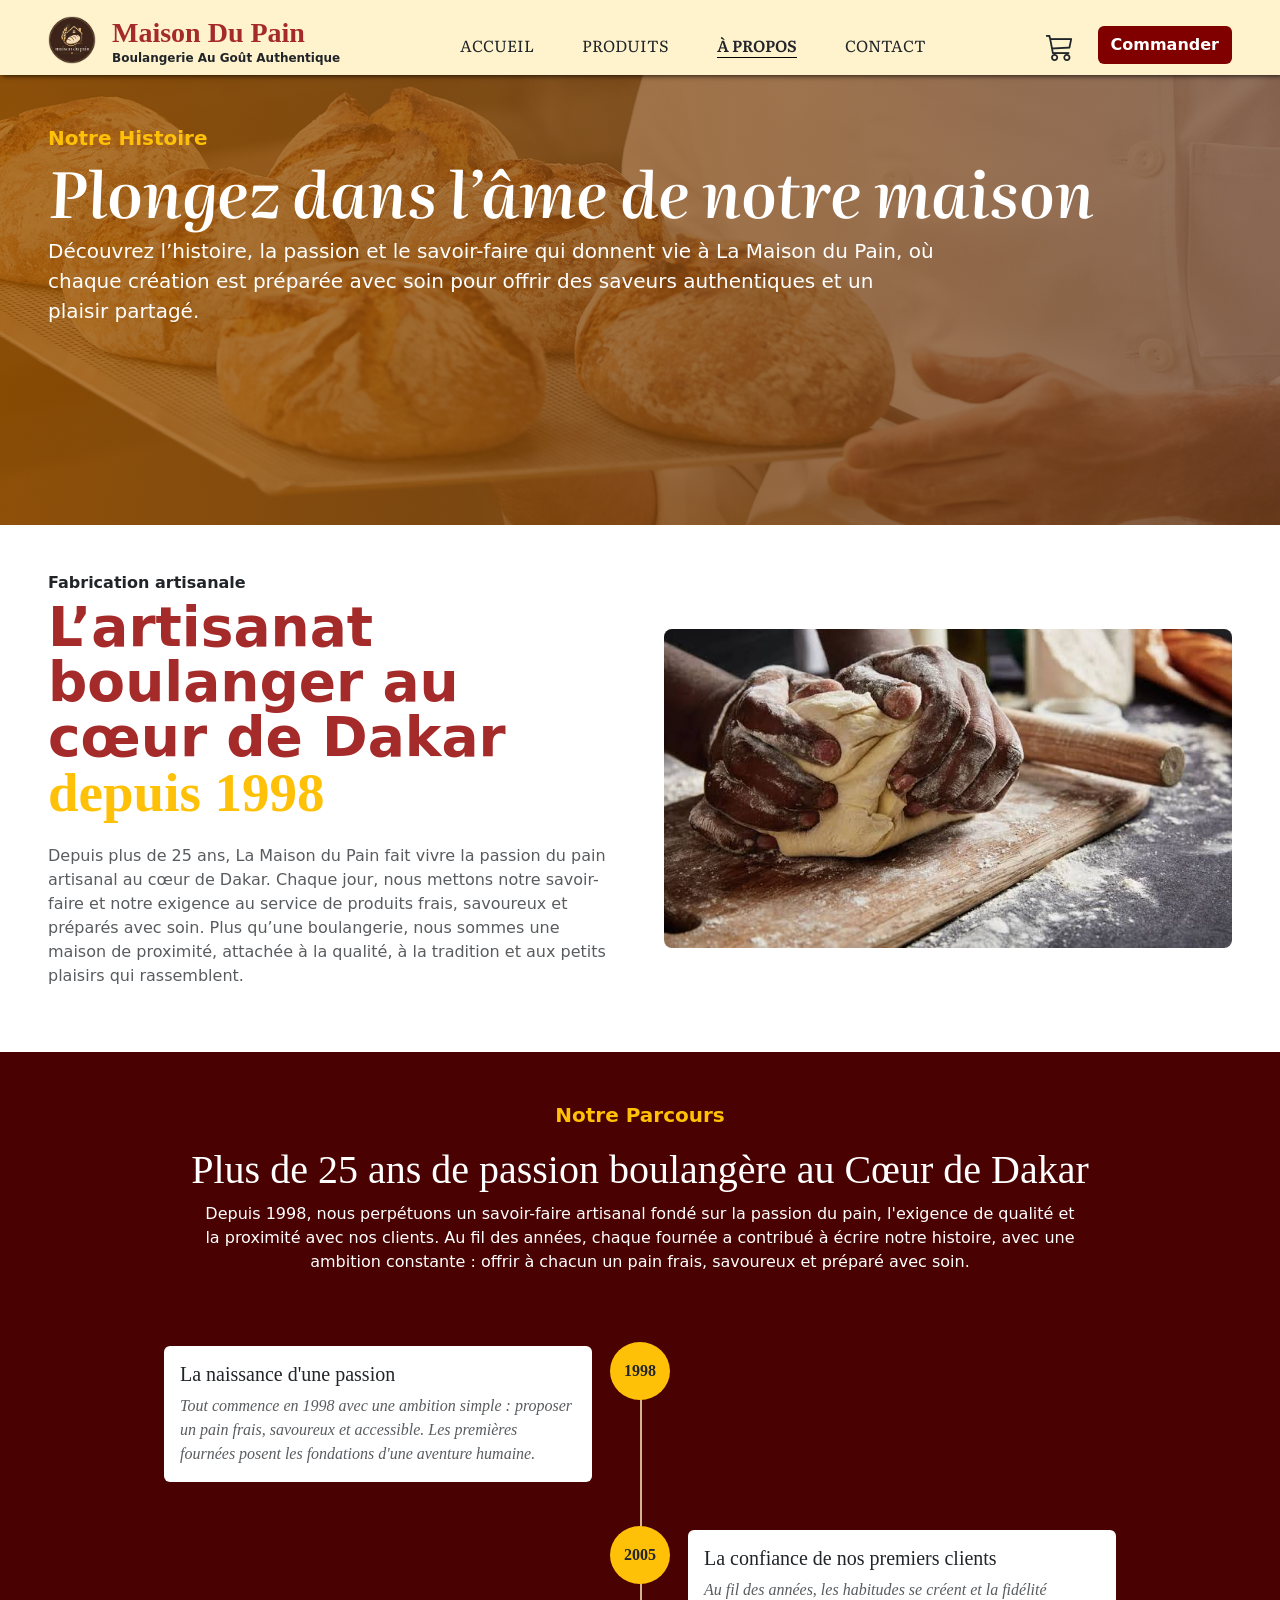
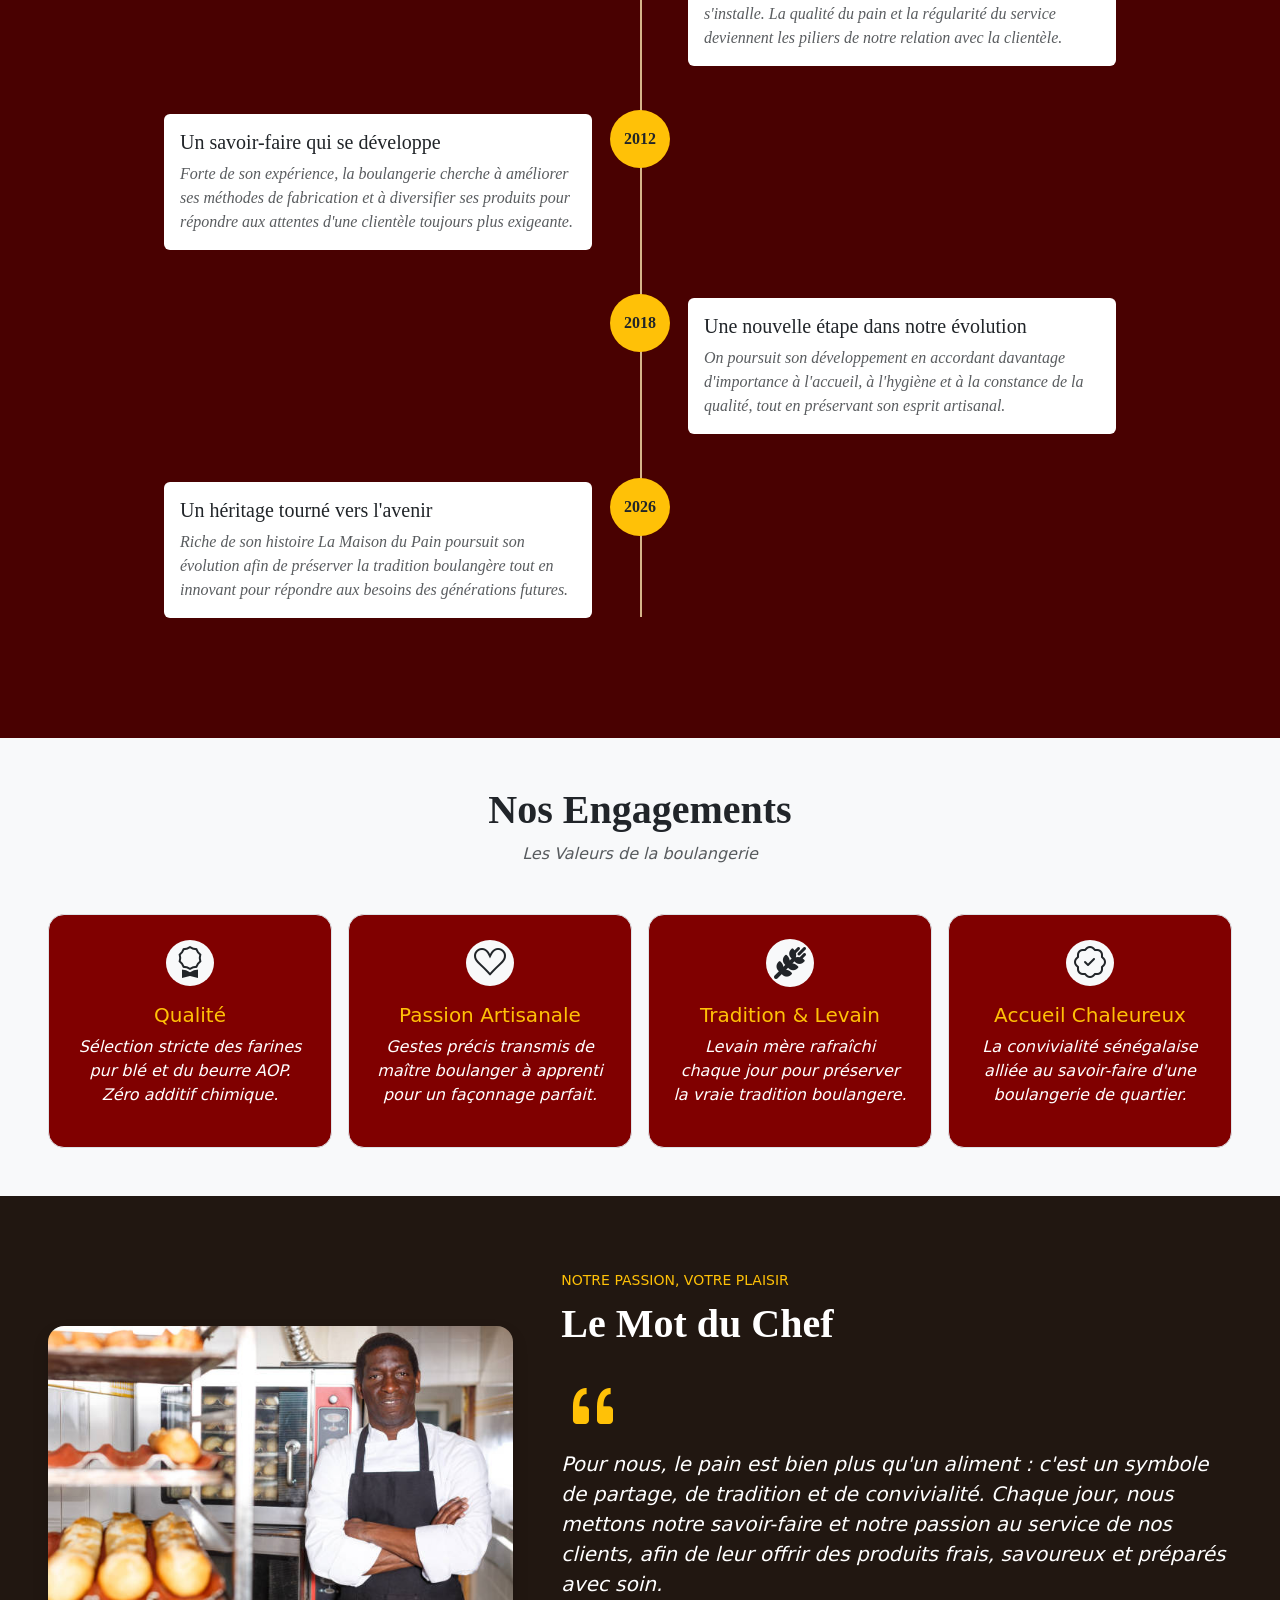
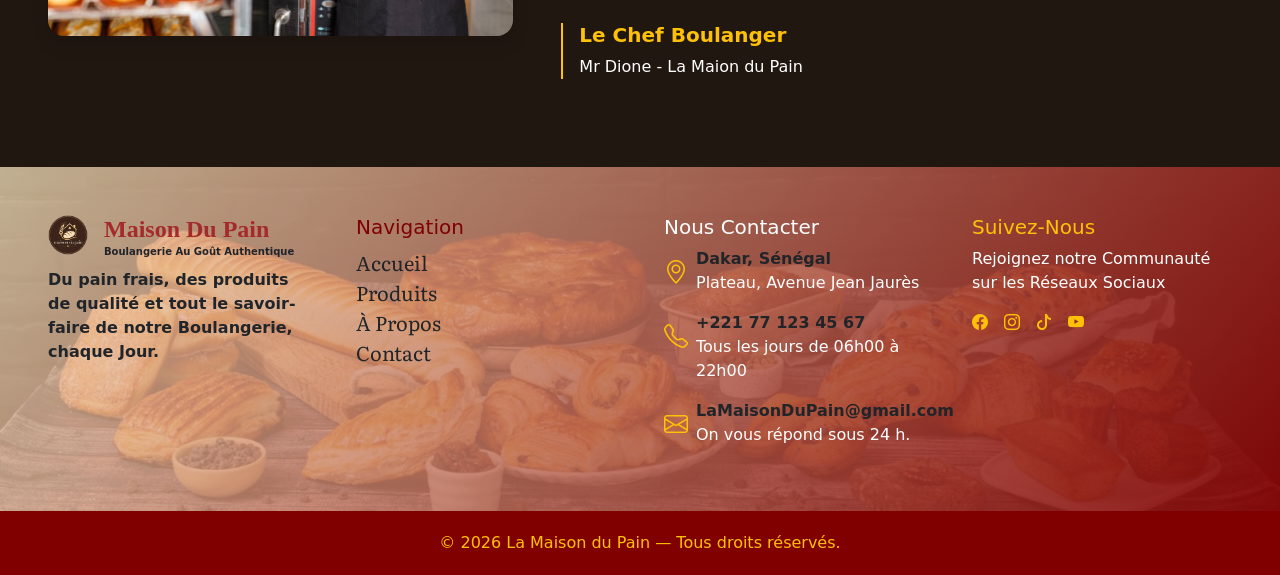
==== commit de115c92: "section d'introduction de la page contact" ====
--- a/about.html
+++ b/about.html
@@ -39,7 +39,7 @@
             <div class="d-flex align-items-center gap-lg-3 gap-2">
                 <div class="d-flex align-items-center gap-4">
                     <a href="commande.html" class="nav-link"><i class="bi bi-cart3 fs-3"></i></a>
-                    <a href="commande.html" class= "btn text-white fw-semibold d-none d-lg-block" style="background-color:maroon;">Commander</a>
+                    <a href="commande.html" class= "btn btn-commande text-white fw-semibold d-none d-lg-block">Commander</a>
                 </div>
                 <button class="btn d-lg-none fs-3" type="button" data-bs-toggle="collapse" data-bs-target="#menuMobile"
                     onclick="this.querySelector('i').classList.toggle('bi-x-lg'); this.querySelector('i').classList.toggle('bi-list');">
@@ -57,7 +57,7 @@
                     <li><a href="contact.html" class="nav-link fs-5 text-uppercase">Contact</a></li>
                 </ul>
                 <!-- Commander dans le menu mobile -->
-                <a href="commande.html" class="btn text-white mb-0 w-100 fs-5 text-uppercase" style="background-color:maroon;">Commander</a>
+                <a href="commande.html" class="btn btn-commande text-white mb-0 w-100 fs-5 text-uppercase">Commander</a>
             </div>
         </div>
     </header>
--- a/style.css
+++ b/style.css
@@ -22,6 +22,16 @@
         z-index: 10;
         position: sticky;
         top: 0;
+    }
+
+    .btn-commande{
+        background-color: maroon;
+        transition: 0.52s ease;
+    }
+
+    .btn-commande:hover{
+        background-color: yellow;
+        color: maroon !important;
     }
 
     .nav-link.active{
@@ -229,6 +239,12 @@
         font-family:Cambria, Cochin, Georgia, Times, 'Times New Roman', serif;
     }
 
+/* section introductionn - page contact */
+    .bg-contact{
+        background:linear-gradient(to right, rgba(158, 85, 1, 0.808),rgba(103, 57, 28, 0.70)), url(images/contact.png) top/cover;
+        min-height: 50vh;
+    }
+
 /* section footer - All Page */
     footer{
         background:linear-gradient(850deg, rgba(255, 232, 190, 0.733), rgba(128, 0, 0, 0.952)), url(images/footer.png) center/cover;
@@ -244,7 +260,7 @@
     }
 
 /* AUX TABLETTES */
-@media (min-width: 768px) {
+@media (max-width: 1024px) {
 
 /* Section footer - all pages */
     #Nom{
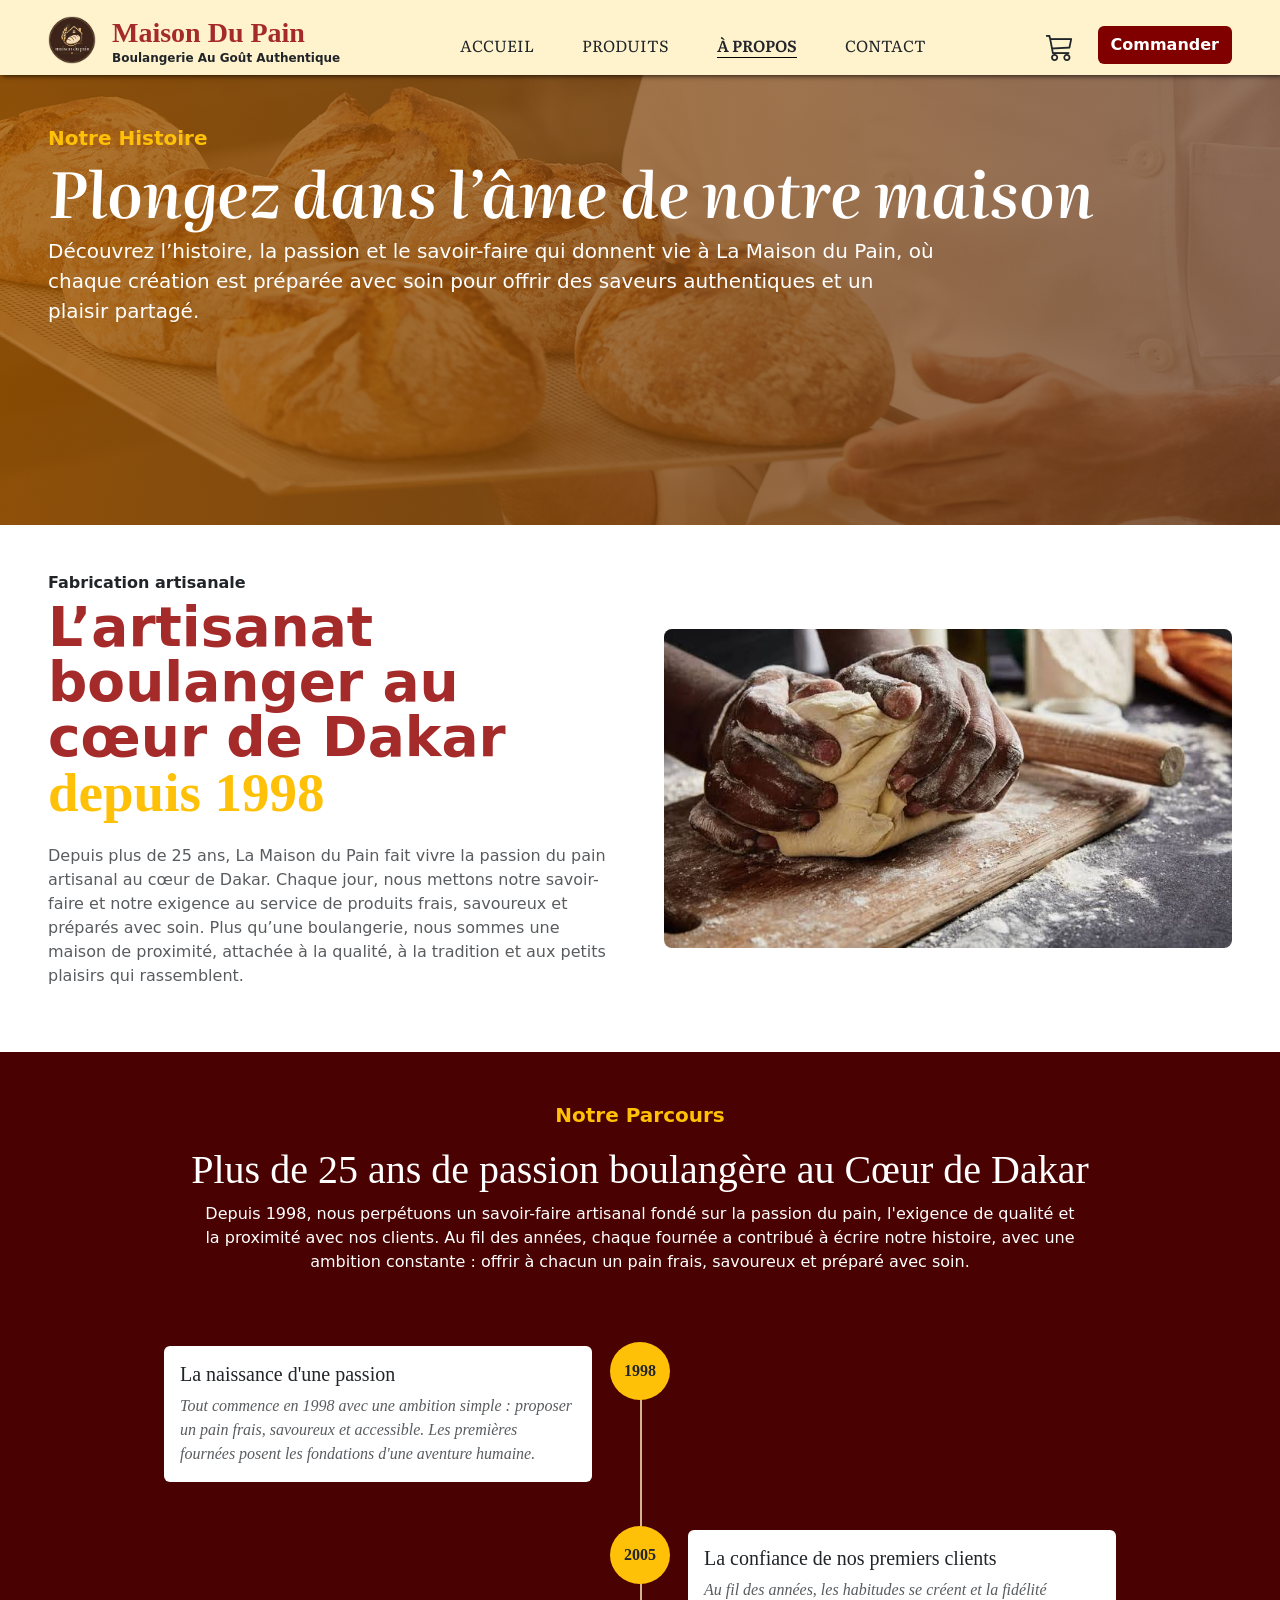
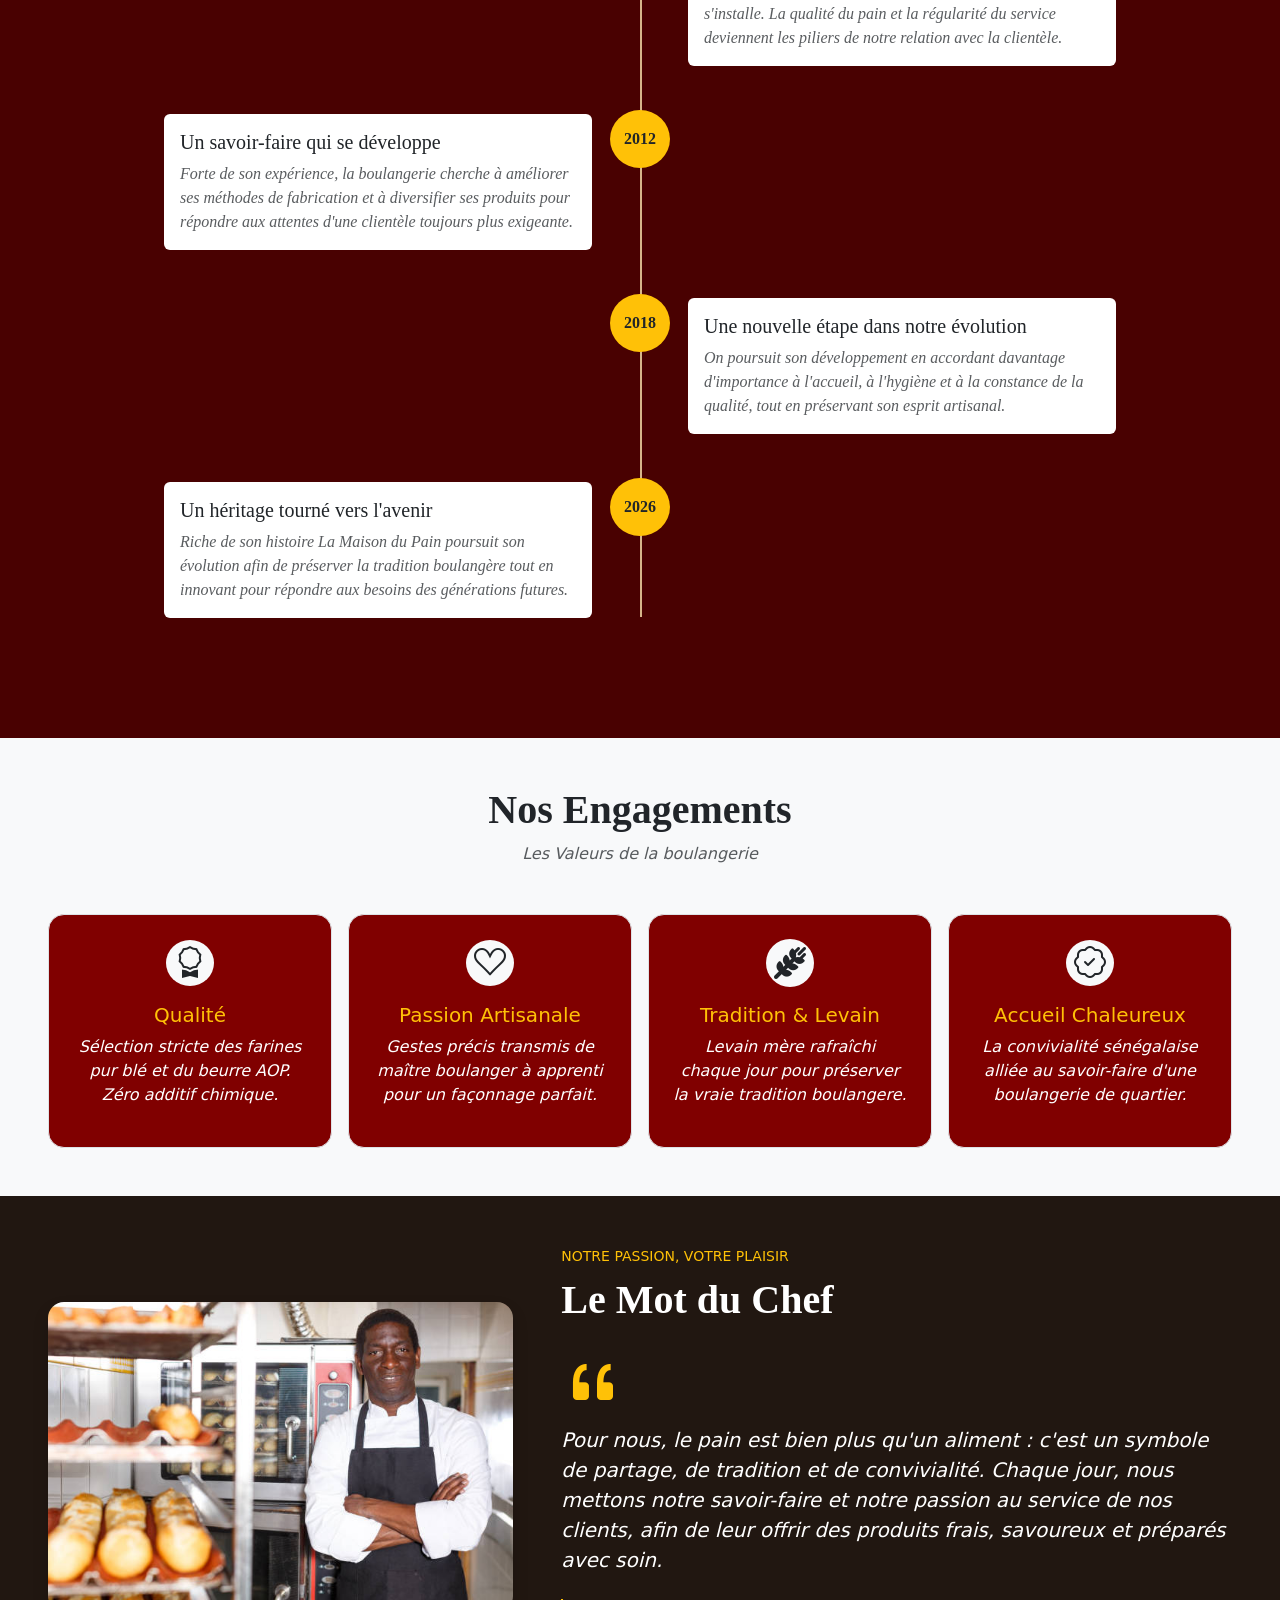
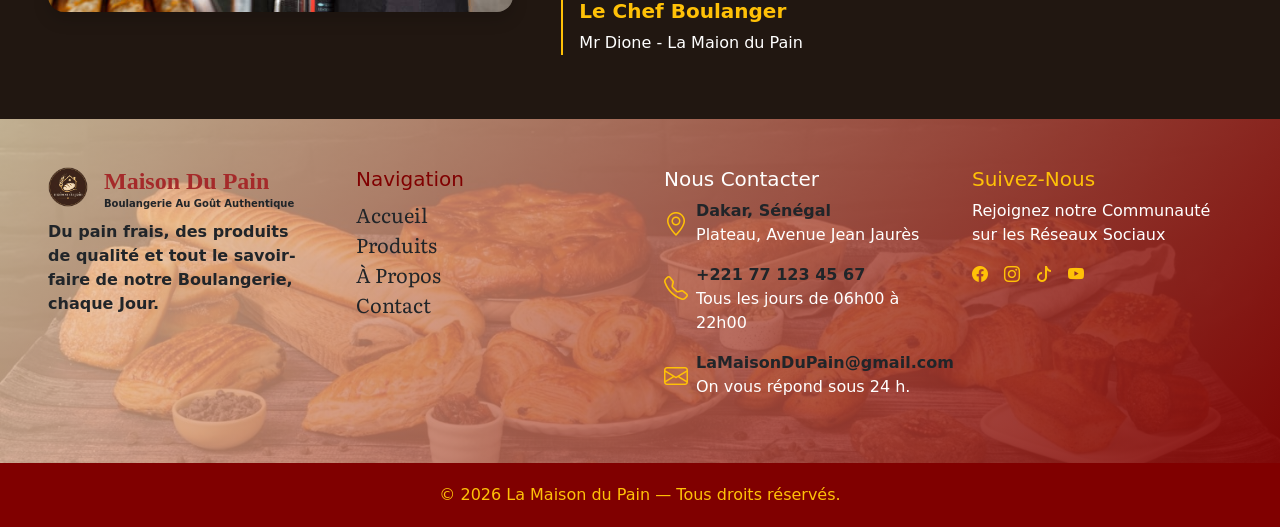
==== commit 025c6534: "creation de la section emplacement et finalisation de la page contact" ====
--- a/about.html
+++ b/about.html
@@ -64,7 +64,7 @@
 
     <main>
         <!-- section d'introduction de la page about -->
-        <section>
+        <section id="histoire">
             <div class="bg-histoire">
                 <div class="page-container p-lg-5 p-4">
                     <span class="fw-bold text-warning fs-5">Notre Histoire</span>
@@ -74,7 +74,7 @@
             </div>
         </section>
         <!-- Section des origines de La Maison du Pain -->
-        <section>
+        <section id="origines-boulangerie">
             <div class="page-container p-lg-5 p-4">
                 <div class="d-flex align-items-center flex-column flex-lg-row gap-5">
                     <div class="w-100">
@@ -91,9 +91,9 @@
             </div>
         </section>
         <!-- section des etapes de l'histoire de la Boulangerie -->
-        <section class="etapes">
+        <section id="etapes-histoire">
             <div class="page-container p-lg-5 p-4">
-                <!-- titre d'introduction -->
+                <!-- titre d'introduction de la section -->
                 <div class="text-center">
                     <p class="text-warning fw-bold fs-5">Notre Parcours</p>
                     <h1 class="sous-titre text-white">Plus de 25 ans de passion boulangère au Cœur de Dakar</h1>
@@ -145,10 +145,10 @@
                 </div>
             </div>
         </section>
-        <!-- section des etapes de l'histoire de la Boulangerie -->
-        <section class="bg-light">
+        <!-- section des valeurs et engagements de la Boulangerie -->
+        <section id="valeurs-boulangerie" class="bg-light">
             <div class="page-container p-lg-5 p-4 ">
-                <!-- En-tête de section -->
+                <!-- Titre de la section -->
                 <div class="text-center mb-5">
                     <h2 class="sous-titre fw-bold fs-1">Nos Engagements</h2>
                     <p class="text-muted fst-italic">Les Valeurs de la boulangerie</p>
@@ -191,7 +191,7 @@
             </div>
         </section>
         <!-- Section : Le mot du chef -->
-        <section class="py-4" style="background-color: #211711;">
+        <section id="mot-du-chef" style="background-color: #211711;">
             <div class="page-container p-lg-5 p-4">
                 <!-- conteneur de l'image et la parole du chef -->
                 <div class="row align-items-center g-5">
@@ -208,7 +208,7 @@
                             Pour nous, le pain est bien plus qu'un aliment : c'est un symbole de partage, de tradition et de convivialité. 
                             Chaque jour, nous mettons notre savoir-faire et notre passion au service de nos clients, afin de leur offrir des produits frais, savoureux et préparés avec soin.
                         </blockquote>
-                        <!-- titre -->
+                        <!-- titre de la personne -->
                         <div class="border-start border-warning border-2 ps-3 mt-4">
                             <h5 class="fw-bold text-warning">Le Chef Boulanger</h5>
                             <p class="text-white">Mr Dione - La Maion du Pain</p>
--- a/style.css
+++ b/style.css
@@ -188,7 +188,7 @@
     }
 
 /* Section des etapes de l'histoire de la boulangerie - page about */
-    .etapes{
+    #etapes-histoire{
         background:rgb(73, 1, 1);
     }
 
@@ -239,13 +239,25 @@
         font-family:Cambria, Cochin, Georgia, Times, 'Times New Roman', serif;
     }
 
-/* section introductionn - page contact */
+/* section introduction - page contact */
     .bg-contact{
         background:linear-gradient(to right, rgba(158, 85, 1, 0.808),rgba(103, 57, 28, 0.70)), url(images/contact.png) top/cover;
         min-height: 50vh;
     }
 
-/* section footer - All Page */
+/* section Visitez-nous - page contact */
+    .Itinéraire{
+        border: 1px solid maroon;
+        color: maroon;
+        transition: 0.5s ease;
+    }
+
+    .Itinéraire:hover{
+        background-color: maroon;
+        color: white;
+    }
+
+/* section footer - All Pages */
     footer{
         background:linear-gradient(850deg, rgba(255, 232, 190, 0.733), rgba(128, 0, 0, 0.952)), url(images/footer.png) center/cover;
     }
@@ -448,7 +460,7 @@
         height: 190px;
     }
 
-/* section introduction - page produits*/
+/* section introduction - page produits */
     .titre-page{
         font-size: 40px;
     }
@@ -462,4 +474,15 @@
     .titre-origine{
         font-size: 35px;
     }
+
+/* section formulaire de contact - page contact */
+    .telephone{
+        font-size: 15px;
+    }
+
+/* section Visitez-nous - page contact */
+    .Itinéraire{
+        font-size: 15px !important;
+    }
+
 }
